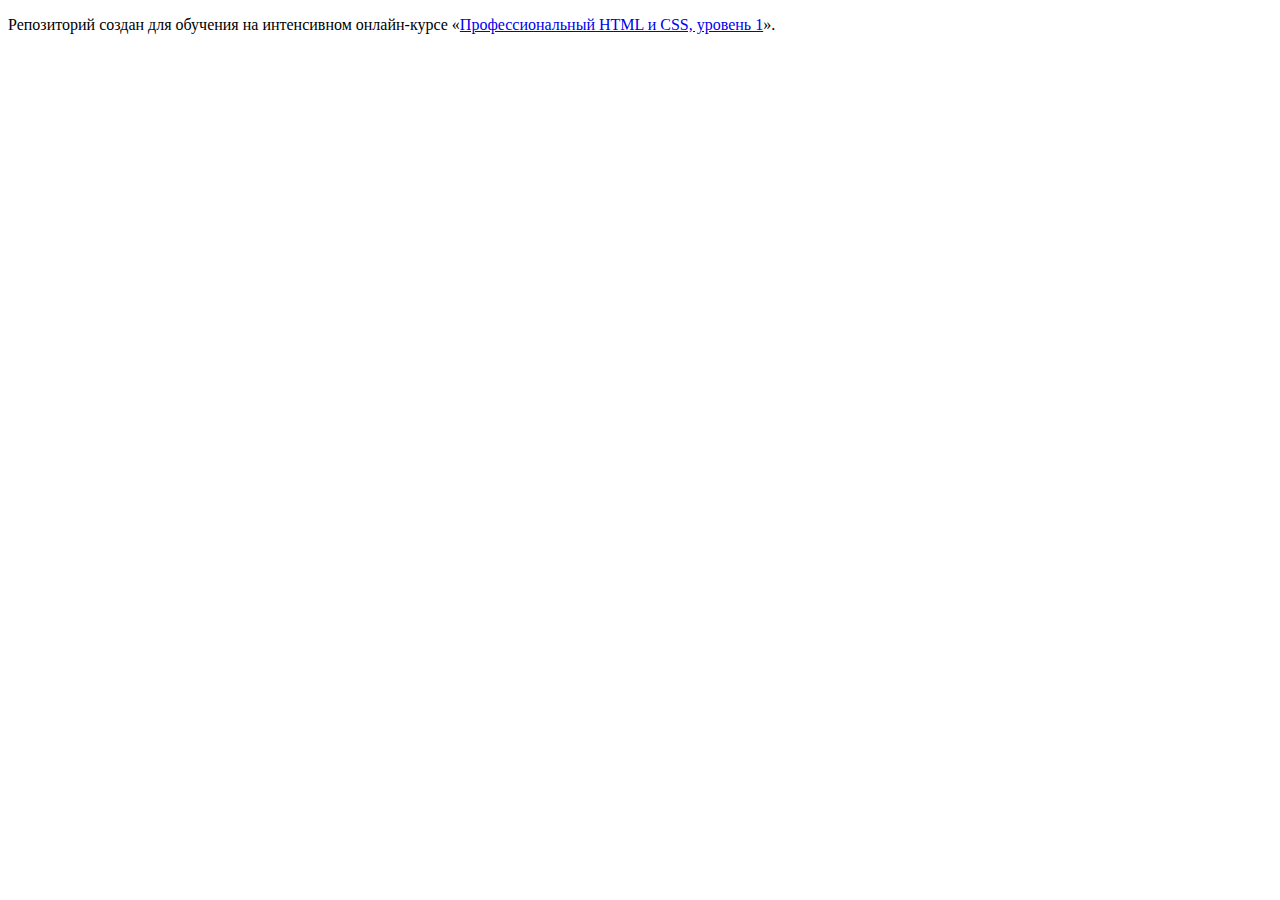
==== index.html @ d24861aa ":hatching_chick:" ====
<!DOCTYPE html>
<html lang="ru">
  <head>
    <meta charset="utf-8">
    <title>HTML Academy: Нёрдс</title>
  </head>
  <body>

    <p>Репозиторий создан для обучения на интенсивном онлайн‑курсе «<a href="https://htmlacademy.ru/intensive/htmlcss">Профессиональный HTML и CSS, уровень 1</a>».</p>

  </body>
</html>
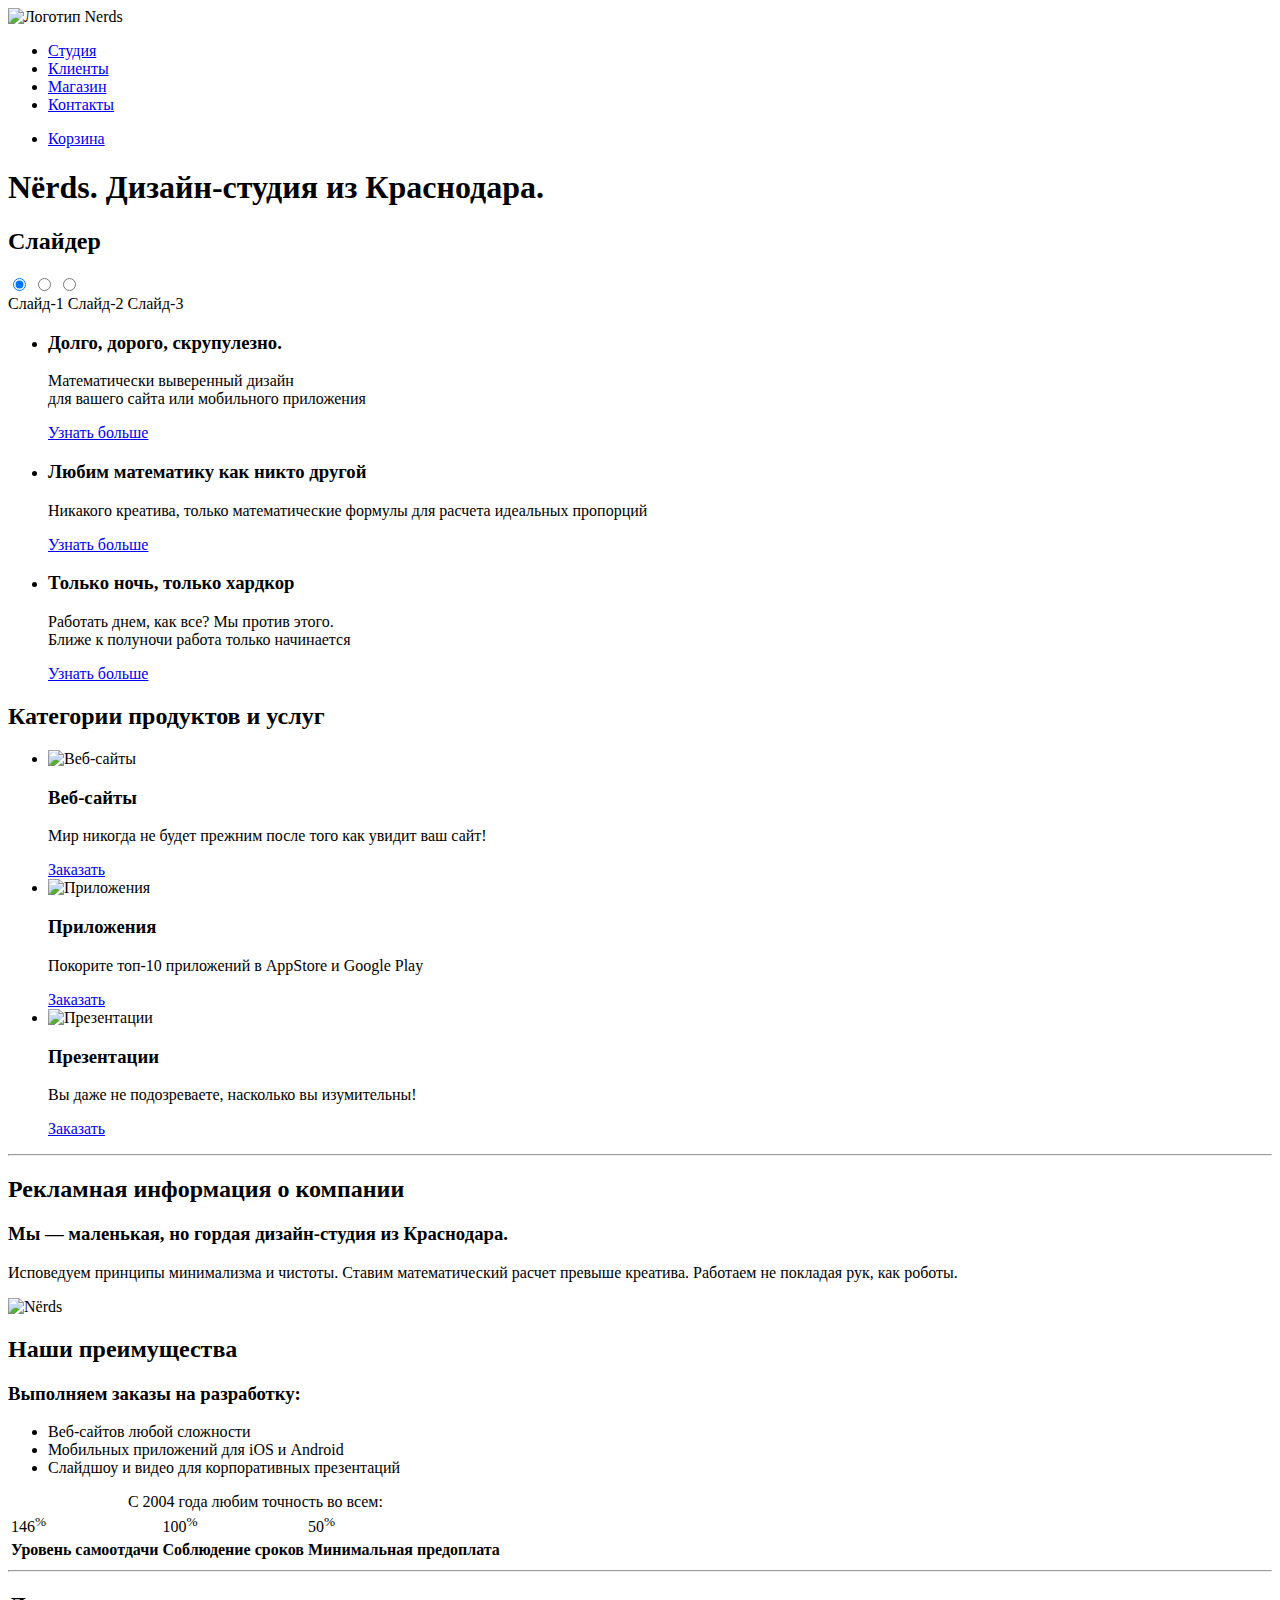
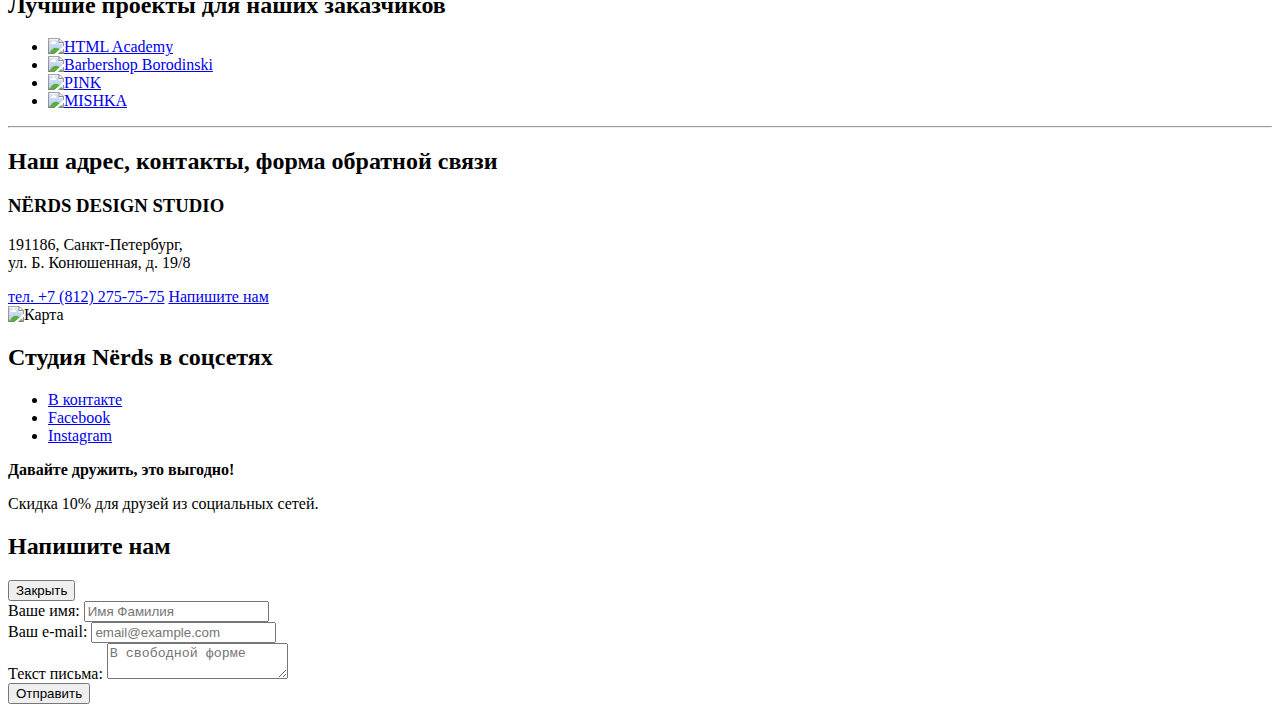
==== commit 07511165: "Начинаем разметку личного проекта" ====
--- a/index.html
+++ b/index.html
@@ -1,12 +1,200 @@
 <!DOCTYPE html>
 <html lang="ru">
-  <head>
-    <meta charset="utf-8">
-    <title>HTML Academy: Нёрдс</title>
-  </head>
-  <body>
-
-    <p>Репозиторий создан для обучения на интенсивном онлайн‑курсе «<a href="https://htmlacademy.ru/intensive/htmlcss">Профессиональный HTML и CSS, уровень 1</a>».</p>
-
-  </body>
-</html>
+	<head>
+		<meta charset="UTF-8">
+		<title>Nёrds. Дизайн-студия из Краснодара</title>
+		<!-- <link href="https://fonts.googleapis.com/css?family=Roboto:400,500,700&amp;subset=cyrillic" rel="stylesheet">
+		<link rel="stylesheet" href="css/normalize.css">
+		<link rel="stylesheet" href="css/style.css"> -->
+	</head>
+
+	<body>
+
+		<header class="header">
+
+			<nav class="navigation layout">
+				<a class="navigation-logo">
+					<img class="navigation-logo-img"  src="img/nerds-logo.svg" width="160" height="65" alt="Логотип Nerds">
+				</a>		 	 		
+				<ul class="common-menu menu">
+					<li class="common-menu-item"><a class="common-menu-link menu-link" href="#">Студия</a></li>
+					<li class="common-menu-item"><a class="common-menu-link menu-link" href="#">Клиенты</a></li>
+					<li class="common-menu-item"><a class="common-menu-link menu-link" href="catalog.html">Магазин</a></li>
+					<li class="common-menu-item"><a class="common-menu-link menu-link" href="#">Контакты</a></li>
+				</ul>
+				<ul class="user-menu menu">
+					<li class="user-menu-item"><a class="user-menu-link menu-link basket-link" href="#">Корзина</a></li>
+				</ul>
+			</nav>
+			<h1 class="header-title visually-hidden">Nёrds. Дизайн-студия из Краснодара.</h1>
+
+			<section class="slider layout">
+				<h2 class="visually-hidden">Слайдер</h2>
+				<input class="slider-radio visually-hidden" type="radio" id="id-slide-1" name="slider-radio" title="Слайд-1" tabindex="-1" checked> 
+				<input class="slider-radio visually-hidden" type="radio" id="id-slide-2" name="slider-radio" title="Слайд-2" tabindex="-1"> 
+				<input class="slider-radio visually-hidden" type="radio" id="id-slide-3" name="slider-radio" title="Слайд-3" tabindex="-1"> 
+				<div class="slider-controls">
+					<label class="slider-button slider-button-1" for="id-slide-1" title="Слайд-1"><span class="visually-hidden">Слайд-1</span></label>
+					<label class="slider-button slider-button-2" for="id-slide-2" title="Слайд-2"><span class="visually-hidden">Слайд-2</span></label>
+					<label class="slider-button slider-button-3" for="id-slide-3" title="Слайд-3"><span class="visually-hidden">Слайд-3</span></label>
+				</div>
+				<ul class="slides">
+					<li class="slide slide-1">			
+							<h3 class="slide-title">Долго, дорого,  скрупулезно.</h3>
+							<p class="slide-text">Математически выверенный дизайн <br>  для вашего сайта или мобильного приложения</p>
+							<a class="slide-button btn btn-red" href="#">Узнать больше</a>			
+					</li>
+					<li class="slide slide-2">			
+							<h3 class="slide-title">Любим математику как никто другой</h3>
+							<p class="slide-text">Никакого креатива, только математические формулы  для расчета идеальных пропорций</p>
+							<a class="slide-button btn btn-red" href="#">Узнать больше</a>			
+					</li>
+					<li class="slide slide-3">			
+							<h3 class="slide-title">Только ночь, только хардкор</h3>
+							<p class="slide-text">Работать днем, как все? Мы против этого. <br> Ближе к полуночи работа только начинается</p>
+							<a class="slide-button btn btn-red" href="#">Узнать больше</a>			
+					</li>
+				</ul>				
+			</section>
+
+		</header>	
+
+		<section class="categories layout">
+			<h2 class="visually-hidden">Категории продуктов и услуг</h2>
+			<ul class="categories-list">
+				<li class="category">
+					<img class="category-image" src="img/category/illustration-1.jpg" width="300" height="146" alt="Веб-сайты">
+					<h3 class="category-title">Веб-сайты</h3>
+					<p class="category-text">Мир никогда не будет прежним после того как увидит ваш сайт!</p>
+					<a class="category-button btn btn-red" href="#" title="Заказать веб-сайт">Заказать</a>
+				</li>
+				<li class="category">
+					<img class="category-image" src="img/category/illustration-2.jpg" width="300" height="146" alt="Приложения">
+					<h3 class="category-title">Приложения</h3>
+					<p class="category-text">Покорите топ-10 приложений в AppStore и Google Play</p>
+					<a class="category-button btn btn-green" href="#" title="Заказать приложение">Заказать</a>
+				</li>
+				<li class="category">
+					<img class="category-image" src="img/category/illustration-3.jpg" width="300" height="146" alt="Презентации">
+					<h3 class="category-title">Презентации</h3>
+					<p class="category-text">Вы даже не подозреваете,  насколько вы изумительны!</p>
+					<a class="category-button btn btn-yellow" href="#" title="Заказать презентацию">Заказать</a>
+				</li>
+			</ul>
+		</section>	
+
+		<hr class="delimiter">
+
+		<section class="promo layout">
+			<h2 class="visually-hidden">Рекламная информация о компании</h2>
+
+			<div class="common-wrapper">
+				<h3 class="promo-title">Мы — маленькая, но гордая дизайн-студия из Краснодара.</h3>
+				<p class="promo-text">Исповедуем принципы минимализма и чистоты. Ставим математический расчет превыше креатива. Работаем не покладая рук, как роботы.</p>
+			</div>
+			<img class="promo-image" src="img/nerds-illustration.jpg" width="360" height="208" alt="Nёrds">
+
+		</section>	
+
+
+		<section class="advantage layout">
+			<h2 class="visually-hidden">Наши преимущества</h2>
+
+			<div class="advantage-orders common-wrapper">
+				<h3 class="orders-title">Выполняем заказы на разработку:</h3>
+				<ul class="orders-categories">
+					<li class="orders-category">Веб-сайтов любой сложности</li>
+					<li class="orders-category">Мобильных приложений для iOS и Android</li>
+					<li class="orders-category">Слайдшоу и видео для корпоративных презентаций</li>
+				</ul>
+			</div>
+
+			<table class="advantage-details">
+				<caption class="advantage-title">С 2004 года любим точность во всем:</caption>
+				<tr>
+					<td>146<sup>%</sup></td>
+					<td>100<sup>%</sup></td>
+					<td>50<sup>%</sup></td>
+				</tr>	
+				<tr>
+					<th>Уровень самоотдачи</th>
+					<th>Соблюдение сроков</th>
+					<th>Минимальная предоплата</th>
+				</tr>
+			</table>
+
+
+		</section>	
+
+		<hr class="delimiter">
+
+		<section class="brands layout">
+			<h2 class="visually-hidden">Лучшие проекты для наших заказчиков</h2>
+			<ul class="brand-items">
+				<li class="brand-item">
+					<a class="brand-link" href="https://htmlacademy.ru/intensive/htmlcss" title="HTML Academy"><img class="brand-img" src="img/brand/logo-1.png" width="260" height="180" alt="HTML Academy"></a>
+				</li>
+				<li class="brand-item">
+					<a class="brand-link" href="#" title="Barbershop"><img class="brand-img" src="img/brand/logo-2.png" width="209" height="90" alt="Barbershop Borodinski"></a>
+				</li>
+				<li class="brand-item">
+					<a class="brand-link" href="#" title="PINK"><img class="brand-img" src="img/brand/logo-3.png" width="185" height="52" alt="PINK"></a>
+				</li>
+				<li class="brand-item">
+					<a class="brand-link" href="#" title="MISHKA"><img class="brand-img" src="img/brand/logo-4.png" width="260" height="180" alt="MISHKA"></a>
+				</li>
+			</ul>
+			
+		</section>
+
+		<hr class="delimiter">
+
+		<section class="map">
+			<h2 class="visually-hidden">Наш адрес, контакты, форма обратной связи</h2>
+			
+			<div class="map-info-wrapper">
+				<div class="map-info">
+					<h3 class="map-title">NЁRDS DESIGN STUDIO</h3>
+					<p class="map-address">191186, Санкт-Петербург, <br>ул. Б. Конюшенная, д. 19/8</p>
+					<a class="map-phone" href="tel:+78122757575">тел. +7 (812) 275-75-75</a>
+					<a class="map-button btn btn-red" href="feedback.html">Напишите нам</a>
+				</div>		
+			</div>
+			<img class="map-image" src="img/map.jpg" width="1440" height="416" alt="Карта"> 
+		</section>
+
+		<footer class="footer layout">
+			<h2 class="visually-hidden">Студия Nёrds в соцсетях</h2>
+			<ul class="footer-social">
+				<li><a class="social-link social-link-vk" href="#" title="В контакте"><span class="visually-hidden">В контакте</span></a></li>					
+				<li><a class="social-link social-link-fb" href="#" title="Facebook"><span class="visually-hidden">Facebook</span></a></li>
+				<li><a class="social-link social-link-in" href="#" title="Instagram"><span class="visually-hidden">Instagram</span></a></li>							
+			</ul>				
+			<div class="common-wrapper">
+				<b class="footer-slogan">Давайте дружить, это выгодно!</b>
+				<p class="footer-text">Скидка 10% для друзей из социальных сетей.</p>
+			</div>	
+		</footer>
+
+		<form class="form-feedback flex-hide" id="id-form-feedback" method="post" action="https://echo.htmlacademy.ru">
+			<h2 class="form-feedback-title">Напишите нам</h2>
+			<button class="feedback-close" type="button" name="close-button" id="id-feedback-close" title="Закрыть форму обратной связи">
+				<span class="visually-hidden">Закрыть</span>
+			</button>
+			<div class="form-field">
+				<label class="form-label" for="id-feedback-name">Ваше имя:</label>
+				<input class="form-input" type="text" id="id-feedback-name" name="feedback-name" placeholder="Имя Фамилия" title="Введите Ваши имя и фамилию" required>
+			</div>
+			<div class="form-field">
+				<label class="form-label" for="id-feedback-email">Ваш e-mail:</label>
+				<input class="form-input" type="email" id="id-feedback-email" name="feedback-email" placeholder="email@example.com" title="Введите адрес электронной почты" required>		
+			</div>
+			<div class="form-field">
+				<label class="form-label" for="id-feedback-text">Текст письма:</label>
+				<textarea class="form-textarea" id="id-feedback-text" name="feedback-text" placeholder="В свободной форме" title="Введите текст Вашего сообщения"></textarea>
+			</div>
+			<button class="form-feedback-button btn btn-red" type="submit" title="Отправить сообщение">Отправить</button>
+		</form>
+		<!-- <script src="js/script.js"></script> -->
+	</body>
+</html>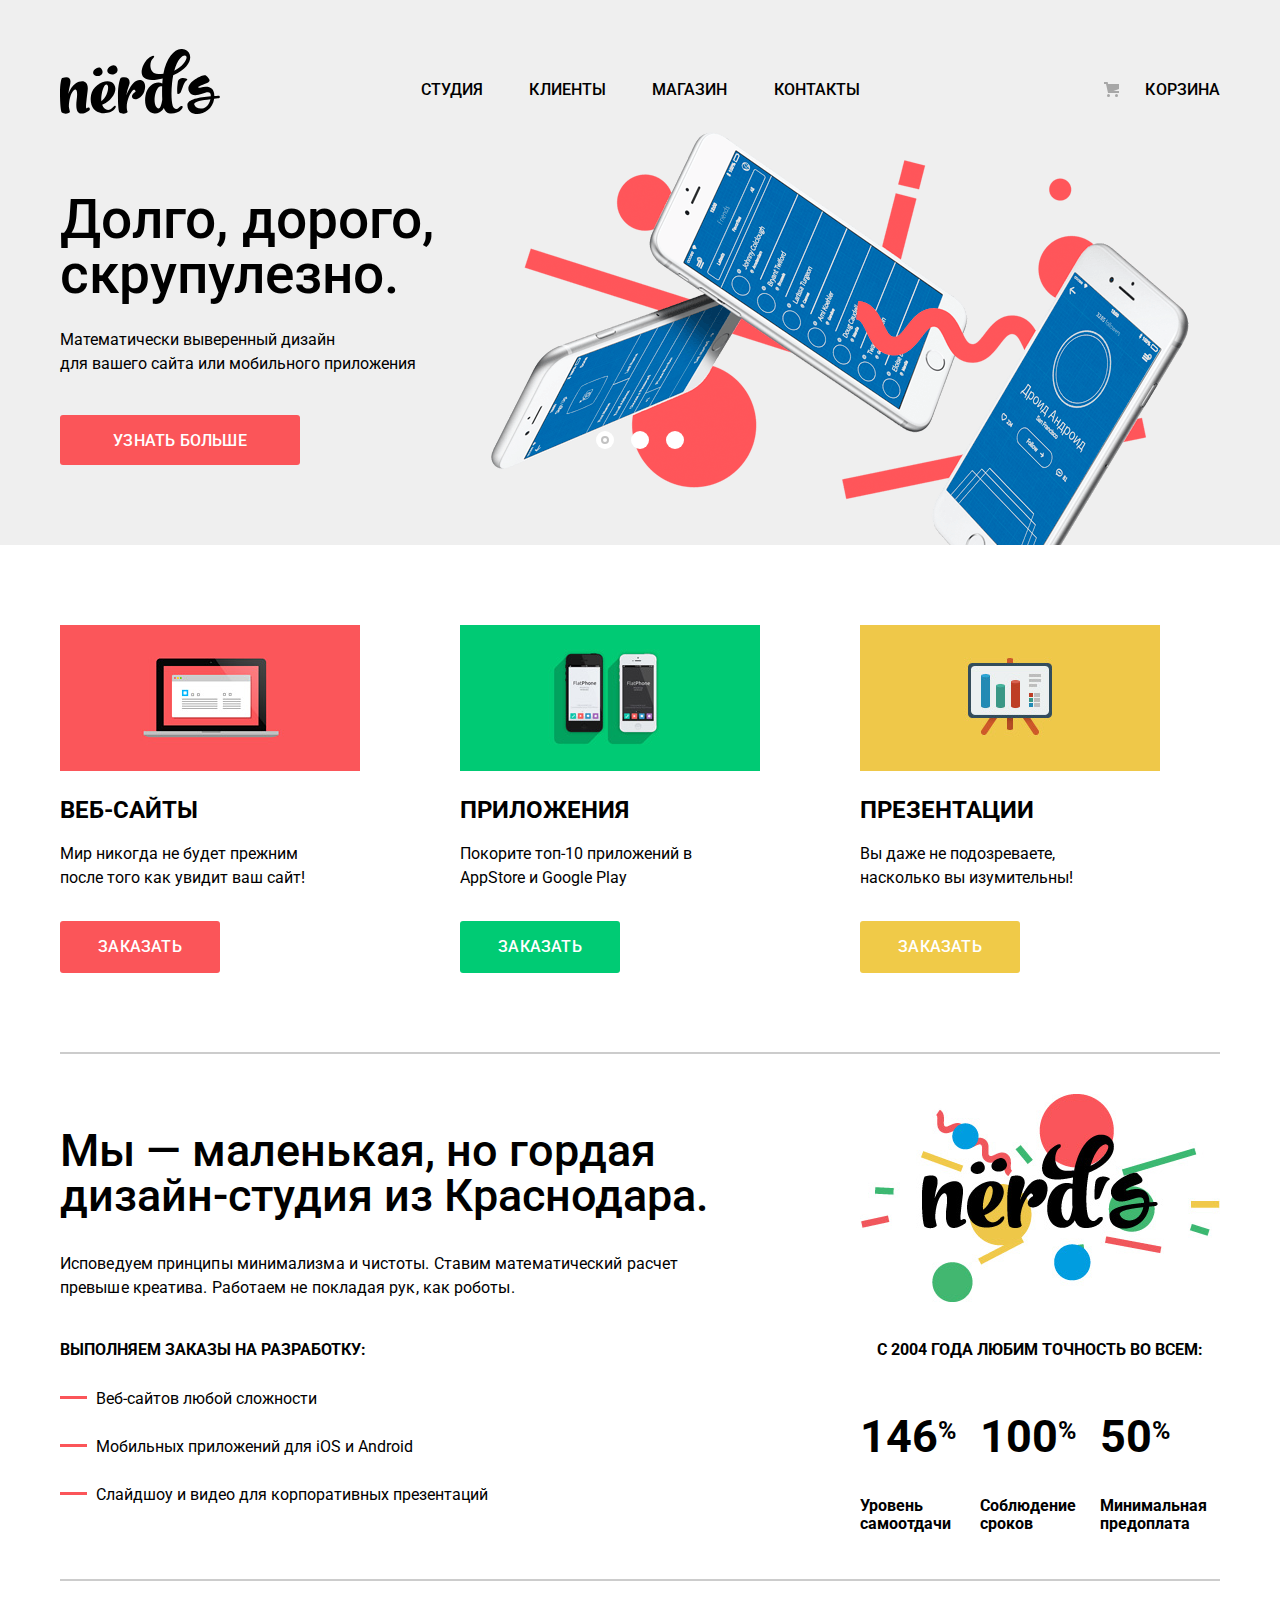
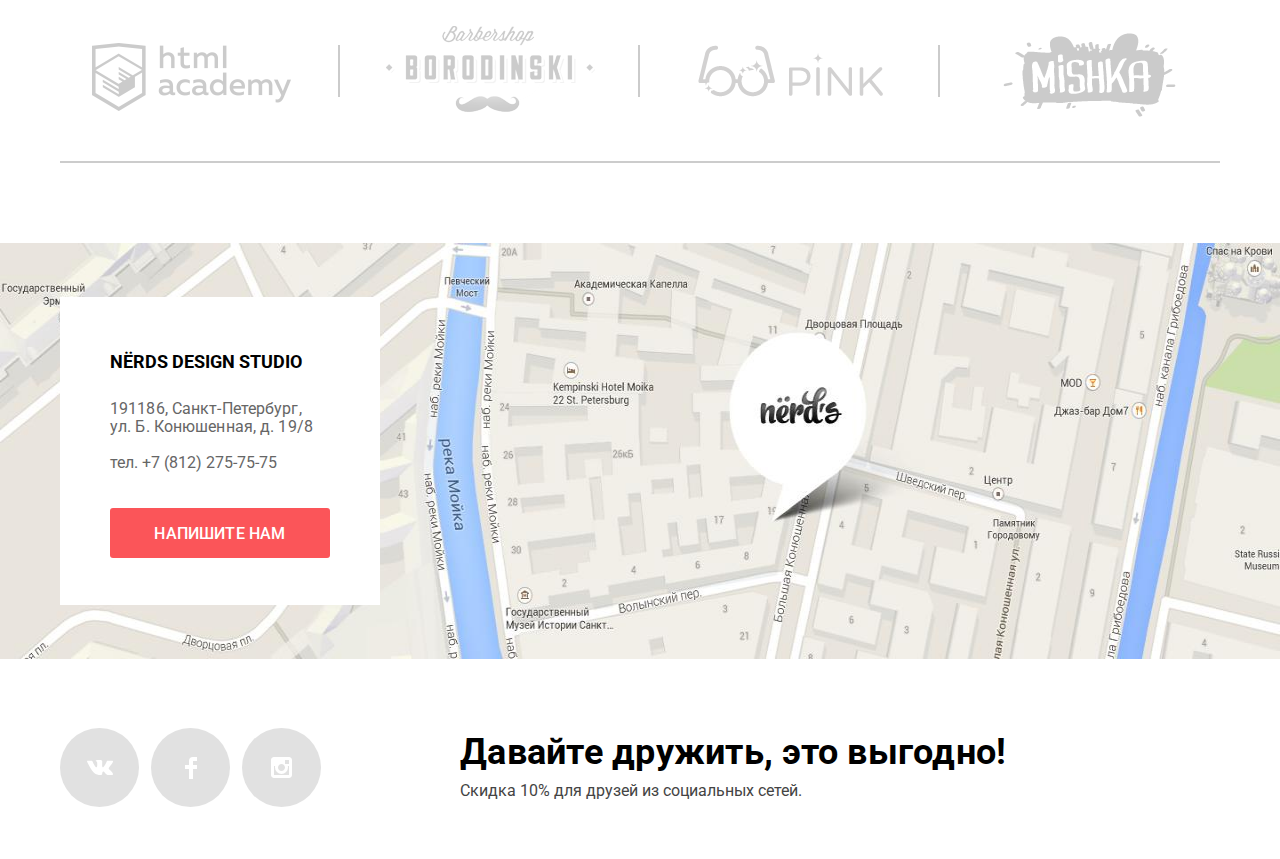
==== commit 80c935c6: "Завершаем разметку личного проекта" ====
--- a/index.html
+++ b/index.html
@@ -3,9 +3,9 @@
 	<head>
 		<meta charset="UTF-8">
 		<title>Nёrds. Дизайн-студия из Краснодара</title>
-		<!-- <link href="https://fonts.googleapis.com/css?family=Roboto:400,500,700&amp;subset=cyrillic" rel="stylesheet">
+		<link href="https://fonts.googleapis.com/css?family=Roboto:400,500,700&amp;subset=cyrillic" rel="stylesheet">
 		<link rel="stylesheet" href="css/normalize.css">
-		<link rel="stylesheet" href="css/style.css"> -->
+		<link rel="stylesheet" href="css/style.css">
 	</head>
 
 	<body>
@@ -30,9 +30,9 @@
 
 			<section class="slider layout">
 				<h2 class="visually-hidden">Слайдер</h2>
-				<input class="slider-radio visually-hidden" type="radio" id="id-slide-1" name="slider-radio" title="Слайд-1" tabindex="-1" checked> 
-				<input class="slider-radio visually-hidden" type="radio" id="id-slide-2" name="slider-radio" title="Слайд-2" tabindex="-1"> 
-				<input class="slider-radio visually-hidden" type="radio" id="id-slide-3" name="slider-radio" title="Слайд-3" tabindex="-1"> 
+				<input class="slider-radio visually-hidden" type="radio" id="id-slide-1" name="slider-radio" title="Слайд-1" checked> 
+				<input class="slider-radio visually-hidden" type="radio" id="id-slide-2" name="slider-radio" title="Слайд-2"> 
+				<input class="slider-radio visually-hidden" type="radio" id="id-slide-3" name="slider-radio" title="Слайд-3"> 
 				<div class="slider-controls">
 					<label class="slider-button slider-button-1" for="id-slide-1" title="Слайд-1"><span class="visually-hidden">Слайд-1</span></label>
 					<label class="slider-button slider-button-2" for="id-slide-2" title="Слайд-2"><span class="visually-hidden">Слайд-2</span></label>
@@ -101,16 +101,16 @@
 			<h2 class="visually-hidden">Наши преимущества</h2>
 
 			<div class="advantage-orders common-wrapper">
-				<h3 class="orders-title">Выполняем заказы на разработку:</h3>
-				<ul class="orders-categories">
-					<li class="orders-category">Веб-сайтов любой сложности</li>
-					<li class="orders-category">Мобильных приложений для iOS и Android</li>
-					<li class="orders-category">Слайдшоу и видео для корпоративных презентаций</li>
+				<h3 class="advantage-orders-title">Выполняем заказы на разработку:</h3>
+				<ul class="advantage-order-types">
+					<li class="advantage-order-type">Веб-сайтов любой сложности</li>
+					<li class="advantage-order-type">Мобильных приложений для iOS и Android</li>
+					<li class="advantage-order-type">Слайдшоу и видео для корпоративных презентаций</li>
 				</ul>
 			</div>
 
 			<table class="advantage-details">
-				<caption class="advantage-title">С 2004 года любим точность во всем:</caption>
+				<caption class="advantage-details-title">С 2004 года любим точность во всем:</caption>
 				<tr>
 					<td>146<sup>%</sup></td>
 					<td>100<sup>%</sup></td>
@@ -132,16 +132,24 @@
 			<h2 class="visually-hidden">Лучшие проекты для наших заказчиков</h2>
 			<ul class="brand-items">
 				<li class="brand-item">
-					<a class="brand-link" href="https://htmlacademy.ru/intensive/htmlcss" title="HTML Academy"><img class="brand-img" src="img/brand/logo-1.png" width="260" height="180" alt="HTML Academy"></a>
-				</li>
-				<li class="brand-item">
-					<a class="brand-link" href="#" title="Barbershop"><img class="brand-img" src="img/brand/logo-2.png" width="209" height="90" alt="Barbershop Borodinski"></a>
-				</li>
-				<li class="brand-item">
-					<a class="brand-link" href="#" title="PINK"><img class="brand-img" src="img/brand/logo-3.png" width="185" height="52" alt="PINK"></a>
-				</li>
-				<li class="brand-item">
-					<a class="brand-link" href="#" title="MISHKA"><img class="brand-img" src="img/brand/logo-4.png" width="260" height="180" alt="MISHKA"></a>
+					<a class="brand-link" href="https://htmlacademy.ru/intensive/htmlcss" title="HTML Academy">
+						<img class="brand-img" src="img/brand/logo-1.png" width="260" height="180" alt="HTML Academy">
+					</a>
+				</li>
+				<li class="brand-item">
+					<a class="brand-link" href="#" title="Barbershop">
+						<img class="brand-img" src="img/brand/logo-2.png" width="209" height="90" alt="Barbershop Borodinski">
+					</a>
+				</li>
+				<li class="brand-item">
+					<a class="brand-link" href="#" title="PINK">
+						<img class="brand-img" src="img/brand/logo-3.png" width="185" height="52" alt="PINK">
+					</a>
+				</li>
+				<li class="brand-item">
+					<a class="brand-link" href="#" title="MISHKA">
+						<img class="brand-img" src="img/brand/logo-4.png" width="260" height="180" alt="MISHKA">
+					</a>
 				</li>
 			</ul>
 			
@@ -160,7 +168,7 @@
 					<a class="map-button btn btn-red" href="feedback.html">Напишите нам</a>
 				</div>		
 			</div>
-			<img class="map-image" src="img/map.jpg" width="1440" height="416" alt="Карта"> 
+			<img class="map-image" src="img/map.jpg" width="1440" height="416" alt="Карта" title="Адрес на карте: 191186, Санкт-Петербург, ул. Б. Конюшенная, д. 19/8"> 
 		</section>
 
 		<footer class="footer layout">
@@ -176,7 +184,7 @@
 			</div>	
 		</footer>
 
-		<form class="form-feedback flex-hide" id="id-form-feedback" method="post" action="https://echo.htmlacademy.ru">
+		<form class="form-feedback flex-hide"  method="post" action="https://echo.htmlacademy.ru">
 			<h2 class="form-feedback-title">Напишите нам</h2>
 			<button class="feedback-close" type="button" name="close-button" id="id-feedback-close" title="Закрыть форму обратной связи">
 				<span class="visually-hidden">Закрыть</span>
@@ -195,6 +203,7 @@
 			</div>
 			<button class="form-feedback-button btn btn-red" type="submit" title="Отправить сообщение">Отправить</button>
 		</form>
+
 		<!-- <script src="js/script.js"></script> -->
 	</body>
 </html>--- a/css/style.css
+++ b/css/style.css
@@ -0,0 +1,1515 @@
+.visually-hidden:not(:focus):not(:active),
+input[type="checkbox"].visually-hidden,
+input[type="radio"].visually-hidden {
+  position: absolute;
+  overflow: hidden;
+  clip: rect(0 0 0 0);
+  clip-path: inset(100%);
+  width: 1px;
+  height: 1px;
+  margin: -1px;
+  padding: 0;
+  white-space: nowrap;
+  border: 0;
+}
+
+img {
+  max-width: 100%;
+  height: auto;
+}
+
+html {
+  -webkit-box-sizing: border-box;
+     -moz-box-sizing: border-box;
+          box-sizing: border-box;
+  margin: 0;
+  padding: 0;
+}
+
+body {
+  min-width: 1200px;
+  font-family: "Roboto", "Tahoma", sans-serif;
+  font-size: 16px;
+  font-weight: 400;
+  line-height: 24px;
+  color: rgb(0, 0, 0);
+  background-color: rgb(255, 255, 255);
+}
+
+*,
+*::before,
+*::after {
+  -webkit-box-sizing: inherit;
+     -moz-box-sizing: inherit;
+          box-sizing: inherit;
+}
+
+.layout {
+  width: 1200px;
+  margin: 0 auto;
+  padding: 0 20px;
+}
+
+.common-wrapper {
+  display: flex;
+  flex-direction: column;
+}
+
+.common-wrapper-horizontal {
+  display: flex;
+  flex-direction: row;
+}
+
+.btn {
+  position: relative;
+  display: inline-block;
+  padding: 17px 16px 15px;
+  font-family: inherit;
+  font-size: 16px;
+  font-weight: 500;
+  line-height: 18px;
+  cursor: pointer;
+  text-align: center;
+  vertical-align: middle;
+  text-decoration: none;
+  letter-spacing: 0.012em;
+  text-transform: uppercase;
+  word-wrap: break-word;
+  border: none;
+  border-radius: 3px;
+}
+
+.btn:active {
+  color: rgba(255, 255, 255, 0.3);
+  box-shadow: 0 3px rgba(0, 0, 0, 0.1) inset;
+}
+
+.btn:focus {
+  /*на кнопках стандартный outline почти не виден, добавлена имитация*/
+  box-shadow: 0 0 3px 1px rgb(141, 165, 230);  
+}
+
+.btn-red {
+  color: rgb(255, 255, 255);
+  background-color: rgb(251, 85, 89);
+}
+
+.btn-red:hover,
+.btn-red:focus {
+  background-color: rgb(231, 66, 70);
+}
+
+.btn-red:active {
+  background-color: rgb(215, 55, 59);
+}
+
+.btn-green {
+  color: rgb(255, 255, 255);
+  background-color: rgb(0, 203, 116);
+}
+
+.btn-green:hover,
+.btn-green:focus {
+  background-color: rgb(0, 190, 108);
+}
+
+.btn-green:active {
+  background-color: rgb(0, 170, 98);
+}
+
+.btn-yellow {
+  color: rgb(255, 255, 255);
+  background-color: rgb(240, 202, 72);
+}
+
+.btn-yellow:hover,
+.btn-yellow:focus {
+  background-color: rgb(235, 183, 49);
+}
+
+.btn-yellow:active {
+  background-color: rgb(229, 167, 34);
+}
+
+.btn-grey {
+  color: rgb(0, 0, 0);
+  background-color: rgb(239, 239, 239);
+}
+
+.btn-grey:hover,
+.btn-grey:focus {
+  background-color: rgb(224, 224, 224);
+}
+
+.btn-grey:active {
+  color: rgba(0, 0, 0, 0.3);
+  background-color: rgb(214, 214, 214);
+}
+
+.catalog {
+  display: flex;
+}
+
+.products {
+  display: flex;
+  flex-direction: row;
+  flex-wrap: wrap;
+  width: 760px;
+  margin: 0;
+  padding: 0;
+  list-style: none;
+}
+
+.product {
+  position: relative;
+  z-index: 2;
+  display: flex;
+  flex-direction: column;
+  justify-content: flex-end;
+  width: 360px;
+  min-height: 576px;
+  margin: 40px 40px 33px 0;
+  padding: 0;
+  border-top-left-radius: 10px;
+  border-top-right-radius: 10px;
+}
+
+.product::before {
+  content: "";
+  position: absolute;
+  z-index: 1;
+  z-index: 2;
+  top: -40px;
+  left: 0;
+  width: 360px;
+  height: 40px;
+  background-color: rgb(255, 255, 255);
+  background-image: url("../img/catalog/browser.svg");
+  background-repeat: no-repeat;
+  background-position: center center;
+  background-size: cover;
+  opacity: 0.12;
+}
+
+.product:nth-child(2n) {
+  margin-right: 0;
+}
+
+.product-image {
+  position: absolute;
+  top: 0;
+  left: 0;
+  height: 100%;
+  color: rgb(255, 255, 255);
+  background-color: rgba(20, 30, 42, 0.9);
+}
+
+.product-info {
+  z-index: 2;
+  display: flex;
+  visibility: hidden;
+  flex-direction: column;
+  justify-content: flex-start;
+  align-items: center;
+  width: 360px;
+  min-height: 231px;
+  padding: 26px 50px 43px 50px;
+  text-align: center;
+  color: rgb(0, 0, 0);
+  background-color: rgb(239, 239, 239);
+}
+
+.product-name {
+  display: block;
+  margin: 0 0 12px;
+  font-size: 18px;
+  font-weight: 700;
+  line-height: 30px;
+  vertical-align: baseline;
+  text-decoration: none;
+  text-transform: uppercase;
+  color: rgb(0, 0, 0);
+}
+
+.product-description {
+  overflow-y: auto; /*для предотвращения переполнения по методике, рекомендованной в примерах переполнения*. Хотя у меня все растягивается, правда с искажением рисунка*/
+  max-height: 300px;
+  margin: 0 0 26px;
+  padding: 4px; /*чтобы в FireFox не появлялась полоса прокрутки в некоторых двухстрочных абзацах*/
+  font-size: 16px;
+  line-height: 18px;
+  color: rgb(102, 102, 102);
+}
+
+.product-button {
+  min-width: 200px;
+}
+
+.product:hover,
+.product:focus {
+  box-shadow: 0 6px 15px 0 rgba(0, 1, 1, 0.25);
+}
+
+.product:hover::before {
+  opacity: 1;
+}
+
+.product:hover .product-info {
+  visibility: visible;
+}
+
+
+.product-name:hover,
+.product-name:focus {
+  color: rgb(231, 66, 70);
+}
+
+.product-button:active {
+  color: white;
+}
+
+.header {
+  min-height: 545px;
+  margin: 0;
+  padding: 20px 0 0;
+  background-color: rgb(239, 239, 239);
+}
+
+.inner-header {
+  margin: 0;
+  padding: 20px 0 30px;
+  background-color: rgb(239, 239, 239);
+}
+
+.header-title {
+  margin: 78px 0;
+  padding: 0;
+  font-size: 55px;
+  font-weight: 500;
+  line-height: 55px;
+  text-align: center;
+}
+
+.navigation {
+  display: flex;
+  justify-content: flex-start;
+  align-items: flex-end;
+  min-height: 94px;
+  margin-bottom: 1px;
+}
+
+.navigation-logo-img {
+  vertical-align: bottom;
+}
+
+.navigation-logo {
+  align-self: flex-end;
+}
+
+.navigation-logo:hover,
+.navigation-logo:focus {
+  opacity: 0.8;
+}
+
+.navigation-logo:active {
+  opacity: 0.3;
+}
+
+.menu {
+  display: flex;
+  align-items: flex-start;
+  flex-wrap: wrap;
+  margin: 0;
+  margin-bottom: 9px;
+  padding: 0;
+  list-style: none;
+}
+
+.common-menu {
+  justify-content: flex-start;
+  width: 500px;
+  margin-left: 201px;
+}
+
+.menu-link {
+  position: relative;
+  font-size: 16px;
+  font-weight: 500;
+  line-height: 30px;
+  text-align: right;
+  vertical-align: top;
+  text-decoration: none;
+  letter-spacing: 0.0047em;
+  text-transform: uppercase;
+  color: rgb(0, 0, 0);
+}
+
+.common-menu-link {
+  margin-right: 46px;
+}
+
+.common-menu-item:last-child .menu-link {
+  margin-right: 0;
+}
+
+.user-menu {
+  margin-left: auto;
+}
+
+.basket-link {
+  padding-left: 43px;
+  background-image: url("../img/icon-basket.svg");
+  background-repeat: no-repeat;
+  background-position: 2px center;
+  background-size: 15px 15px;
+}
+
+.menu-link:hover,
+.menu-link:focus {
+  color: rgb(251, 86, 90);
+}
+
+.menu-link:active {
+  color: rgb(0, 0, 0);
+  opacity: 0.3;
+}
+
+.menu-link.current::before {
+  content: "";
+  position: absolute;
+  top: 28px;
+  left: 0;
+  width: 100%;
+  height: 2px;
+  background-color: rgb(251, 85, 89);
+}
+
+.catalog-basis {
+  width: 760px;
+}
+
+.form-filter {
+  display: flex;
+  flex-direction: column;
+  align-items: flex-start;
+  width: 360px;
+  margin: 40px 40px 0 0;
+  padding: 15px 0;
+}
+
+.fieldset-legend {
+  margin: 0;
+  margin-bottom: 12px;
+  font-size: 18px;
+  font-weight: 700;
+  line-height: 30px;
+  text-align: left;
+  text-transform: uppercase;
+}
+
+.fieldset-price,
+.fieldset-grid,
+.fieldset-features {
+  display: flex;
+  flex-direction: column;
+  align-items: stretch;
+  min-width: 260px;
+  margin: 0;
+  padding: 0;
+  border: none;
+  color: rgb(40, 49, 54);
+  background-color: rgb(255, 255, 255);
+}
+
+.fieldset-features {
+  margin-top: 28px;
+}
+
+.fieldset-grid {
+  margin-top: 55px;
+}
+
+.fieldset-price-legend {
+  margin-bottom: 29px;
+  letter-spacing: 0.04em; /*PP*/
+}
+
+.filter-options {
+  margin: 0;
+  padding: 0;
+  list-style: none;
+}
+
+.filter-button {
+  min-width: 260px;
+  margin-top: 34px;
+}
+
+.range-labels {
+  display: flex;
+  justify-content: space-between;
+  align-items: center;
+  margin-top: 13px;
+}
+
+.range-label {
+  text-transform: uppercase;
+}
+
+.range-input {
+  width: 80px;
+  min-height: 38px;
+  margin-left: 8px;
+  font-size: 16px;
+  line-height: 22px;
+  text-align: center;
+  border: none;
+  border-radius: 3px;
+  background-color: rgb(239, 239, 239);
+}
+
+.range-controls {
+  position: relative;
+  min-width: 260px;
+  min-height: 80px;
+  margin-top: 20px;
+  padding: 38px 20px;
+  border-radius: 3px;
+  background-color: rgb(239, 239, 239);
+}
+
+.range-scale {
+  height: 2px;
+  background: rgb(222, 222, 222);
+}
+
+.range-bar {
+  width: 142px;
+  height: 2px;
+  margin-left: 10px;
+  background-color: rgb(0, 203, 116);
+}
+
+.range-toggle {
+  position: absolute;
+  top: 28px;
+  left: 0;
+  box-sizing: content-box;
+  width: 4px;
+  height: 4px;
+  padding: 0;
+  cursor: pointer;
+  border: 8px solid white;
+  border-radius: 50%;
+  background-color: #ababab;
+  box-shadow: 0 2px 1px 0 #cfcfcf;
+}
+
+.range-toggle:hover {
+  border: 9px solid white;
+}
+
+.range-toggle-min {
+  left: 18px;
+}
+
+.range-toggle-max {
+  left: 160px;
+}
+
+.sorting {
+  display: flex;
+  justify-content: flex-start;
+  align-items: flex-start;
+  margin: 40px 0 5px 0;
+  padding: 17px 0;
+}
+
+.sorting-title {
+  width: 360px;
+  margin: 0 40px 36px 0;
+  padding: 0;
+  font-size: 18px;
+  font-weight: 700;
+  line-height: 18px;
+  text-align: left;
+  text-transform: uppercase;
+}
+
+.sorting-fields,
+.sorting-directions {
+  display: flex;
+  align-items: flex-start;
+  flex-wrap: wrap;
+  margin: 0;
+  padding: 0;
+  list-style: none;
+}
+
+.sorting-fields {
+  width: 300px;
+  margin-right: 20px;
+}
+
+.sorting-directions {
+  justify-content: space-between;
+  width: 40px;
+}
+
+.sorting-field {
+  margin-right: 25px;
+}
+
+.sorting-link {
+  position: relative;
+  display: inline-block;
+  min-width: 18px;
+  min-height: 18px;
+  font-size: 14px;
+  font-weight: 400;
+  line-height: 18px;
+  vertical-align: baseline;
+  text-decoration: none;
+  text-transform: uppercase;
+  color: rgb(0, 0, 0);
+  opacity: 0.3;
+}
+
+
+.sorting-link-asc::before,
+.sorting-link-desc::before {
+  content: "";
+  position: absolute;
+  z-index: 1;
+  top: 6px;
+  box-sizing: content-box;
+  width: 0;
+  height: 0;
+  border-right: 6px solid transparent;
+  border-left: 6px solid transparent;
+}
+
+.sorting-link-desc::before {
+  right: 0;
+  border-bottom: 11px solid rgb(0, 0, 0);
+}
+
+.sorting-link-asc::before {
+  left: 0;
+  border-top: 11px solid rgb(0, 0, 0);
+}
+
+.sorting-link.current,
+.sorting-link:active {
+  opacity: 1;
+}
+
+.sorting-link:hover, 
+.sorting-link:focus {
+  opacity: 0.6;
+}
+
+.filter-option {
+  min-height: 25px;
+  margin: 0 0 15px 0;
+}
+
+.filter-option label {
+  position: relative;
+  z-index: 1;
+  display: block;
+  padding: 4px 0 0 36px;
+  font-size: 16px;
+  font-weight: 400;
+  line-height: 20px;
+  cursor: pointer;
+  opacity: 0.4;
+}
+
+.filter-checkbox + label::before,
+.filter-radio + label::before {
+  content: "";
+  position: absolute;
+  top: 0;
+  left: 1px;
+  background-color: inherit;
+  background-repeat: no-repeat;
+  background-position: center center;
+  background-size: contain;
+}
+
+.filter-checkbox + label::before {
+  top: 2px;
+}
+
+.filter-checkbox:checked + label::before {
+  width: 27px;
+  height: 23px;
+  background-image: url("../img/checkbox-on.svg");
+}
+
+.filter-checkbox:not(:checked) + label::before {
+  width: 23px;
+  height: 23px;
+  background-image: url("../img/checkbox-off.svg");
+}
+
+.filter-radio + label::before {
+  width: 25px;
+  height: 25px;
+}
+
+.filter-radio:not(:checked) + label::before {
+  background-image: url("../img/radio-off.svg");
+}
+
+.filter-radio:checked + label::before {
+  background-image: url("../img/radio-on.svg");
+}
+
+
+.filter-checkbox:disabled + label,
+.filter-radio:checked:disabled + label {
+  opacity: 0.1;
+}
+
+.filter-checkbox:not(:disabled):hover + label,
+.filter-checkbox:not(:disabled):focus + label,
+.filter-radio:not(:disabled):hover + label,
+.filter-radio:not(:disabled):focus + label {
+  opacity: 1;
+}
+
+.pagination {
+  display: flex;
+  margin: 0;
+  margin-top: 27px;
+  padding: 0;
+  list-style: none;
+}
+
+.pagination li {
+  margin-right: 11px;
+}
+
+.pagination-link {
+  min-width: 50px;
+  min-height: 50px; 
+}
+
+.pagination-link.next {
+  min-width: 260px;
+}
+
+.pagination-link.current {
+  padding: 14px 14px 13px;
+  border: 3px solid rgba(0, 0, 0, 0.1);
+  color: rgb(0, 0, 0);
+  background-color: rgb(255, 255, 255);
+  box-shadow: none;
+  cursor: default;
+}
+
+.categories {
+  margin-top: 80px;
+  margin-bottom: 65px;
+}
+
+.categories-list {
+  display: flex;
+  flex-wrap: wrap;
+  margin: 0;
+  padding: 0;
+  list-style: none;
+}
+
+.category {
+  width: 360px;
+  margin-right: 40px;
+  padding-right: 60px;
+}
+
+
+.category:nth-child(3n) {
+  margin-right: 0;
+}
+
+.category-image {
+  display: block;
+  min-height: 146px;
+}
+
+.category:nth-child(2n-1) .category-image {
+  background-color: rgb(251, 85, 89);
+}
+
+.category:nth-child(2n)  .category-image {
+  background-color: rgb(0, 203, 116);
+}
+
+.category:nth-child(3n)  .category-image {
+  background-color: rgb(240, 202, 72);
+}
+
+.category-title {
+  margin: 24px 0 0;
+  padding: 0;
+  font-size: 24px;
+  font-weight: 700;
+  line-height: 30px;
+  text-transform: uppercase;
+}
+
+.category-text {
+  margin: 17px 0;
+  padding-right: 25px;
+  font-size: 16px;
+  line-height: 24px;
+}
+
+.category-button {
+  min-width: 160px;
+  margin: 14px 0;
+  padding: 17px 38px;
+}
+
+.promo {
+  display: flex;
+  margin-top: 20px;
+  margin-bottom: 0;
+  padding-top: 20px;
+  padding-bottom: 10px;
+}
+
+.promo .common-wrapper {
+  width: 760px;
+  min-height: 208px;
+  margin-right: 40px;
+}
+
+.promo-title {
+  margin: 34px 0;
+  padding: 0;
+  font-size: 45px;
+  font-weight: 500; /*PP*/
+  line-height: 45px;
+}
+
+.promo-text {
+  max-width: 620px; /* PP,  br*/
+  margin: 0;
+  padding: 0;
+  font-size: 16px;
+  line-height: 24px;
+  letter-spacing: 0.0053em;
+}
+
+.promo-image {
+  display: block;
+  max-height: 208px;
+}
+
+.advantage {
+  display: flex;
+  margin-top: 0;
+  margin-bottom: 7px;
+  padding-top: 26px;
+  padding-bottom: 26px;
+}
+
+.advantage-orders {
+  width: 760px;
+  min-height: 208px;
+  margin-right: 40px;
+}
+
+.advantage-details-title,
+.advantage-orders-title {
+  margin: 0;
+  padding: 0;
+  font-size: 16px;
+  font-weight: 700;
+  line-height: 24px;
+  text-transform: uppercase;
+}
+
+.advantage-details-title {
+  margin-bottom: 27px;
+  text-align: center;
+}
+
+.advantage-details {
+  border-collapse: collapse;
+}
+
+.advantage-details td {
+  width: 120px;
+  padding: 14px 2px 14px 0;
+  font-size: 45px;
+  font-weight: 700;
+  line-height: 45px;
+  text-align: left;
+}
+
+.advantage-details th {
+  width: 120px;
+  padding: 6px 2px 6px 0;
+  font-size: 16px;
+  line-height: 18px;
+  text-align: left;
+  word-wrap: break-word;
+}
+
+.advantage-details sup {
+  font-size: 56%;
+}
+
+
+.advantage-orders-title {
+  text-align: left;
+}
+
+.advantage-order-types {
+  margin: 13px 0 0;
+  padding: 0;
+  list-style: none;
+}
+
+.advantage-order-type {
+  position: relative;
+  padding: 12px 0 12px 36px;
+}
+
+.advantage-order-type::before {
+  content: "";
+  position: absolute;
+  z-index: 1;
+  top: 21px;
+  left: 0;
+  width: 27px;
+  height: 3px;
+  background-color: rgb(251, 85, 89);
+}
+
+.delimiter {
+  width: 1160px;
+  height: 2px;
+  margin: 0 auto;
+  border: 0 none;
+  color: rgba(0, 0, 0, 0.2);
+  background-color: rgba(0, 0, 0, 0.2);
+}
+
+.brand-items {
+  display: flex;
+  justify-content: flex-start;
+  align-items: center;
+  flex-wrap: wrap;
+  margin: 0;
+  padding: 0;
+  list-style: none;
+}
+
+.brand-item {
+  margin-right: 40px;
+}
+
+.brand-item:nth-child(4n) {
+  margin-right: 0;
+}
+
+.brand-link {
+  position: relative;
+  display: flex;
+  justify-content: center;
+  align-items: center;
+  width: 260px;
+  min-height: 180px;
+  opacity: 0.2;
+}
+
+.brand-link::after {
+  content: "";
+  position: absolute;
+  z-index: 1;
+  top: 0;
+  right: -20px;
+  bottom: 0;
+  width: 2px;
+  height: 52px;
+  margin: auto 0;
+  background-color: rgb(0, 0, 0);
+}
+
+.brand-item:nth-child(4n) > .brand-link::after {
+  display: none;
+}
+
+.brand-link:hover,
+.brand-link:focus {
+  opacity: 1;
+}
+
+.brand-link:focus {
+  outline: none; 
+  box-shadow: 0 0 1px 2px rgb(141, 165, 230);
+}  
+
+.brand-link:hover::after,
+.brand-link:focus::after {
+  opacity: 0.2;
+}
+
+.brand-link:active {
+  opacity: 0.1;
+}
+
+.brand-img {
+  display: block;
+}
+
+.map {
+  position: relative;
+  display: flex;
+  overflow: hidden;
+  flex-direction: column;
+  justify-content: center;
+  min-height: 416px;
+  margin: 80px 0 0;
+  padding: 0;
+  text-align: center;
+}
+
+.map-inner-page {
+  margin-top: 59px;
+}
+
+.map-image {
+  position: absolute;
+  z-index: 1;
+  top: 0;
+  left: 0;
+  right: 0;
+  bottom: 0;
+  width: 100%;
+  /*если изображение статичной карты не должно растягиваться до размеров вьюпорта*/
+  /*max-width: 1440px;
+  margin: 0 auto;*/
+  height: 100%;
+  background-color: rgb(213, 213, 213);
+}
+
+.map-info-wrapper {
+  position: relative;
+  z-index: 2;
+  display: flex;
+  width: 1200px;
+  margin: 54px auto;
+  padding: 0 20px;
+}
+
+.map-info {
+  z-index: 3;
+  display: flex;
+  flex-direction: column;
+  align-items: flex-start;
+  width: 320px;
+  min-height: 308px;
+  padding: 50px 50px 47px;
+  color: rgb(0, 0, 0);
+  background-color: rgb(255, 255, 255);
+}
+
+.map-title {
+  margin: 0;
+  margin-bottom: 5px;
+  padding: 0;
+  font-size: 18px;
+  line-height: 30px;
+  text-transform: uppercase;
+}
+
+.map-address {
+  margin: 18px 0;
+  padding: 0;
+  font-size: 16px;
+  line-height: 18px;
+  text-align: left;
+  letter-spacing: 0.007em;
+  color: rgb(102, 102, 102);
+}
+
+.map-phone {
+  font-size: 16px;
+  line-height: 18px;
+  text-decoration: none;
+  color: rgb(102, 102, 102);
+}
+
+.map-button {
+  min-width: 220px;
+  margin: 36px auto 0;
+}
+
+.footer {
+  display: flex;
+  margin-top: 29px;
+  padding-top: 40px;
+  padding-bottom: 40px;
+}
+
+.footer-social {
+  display: flex;
+  align-content: flex-start;
+  flex-wrap: wrap;
+  width: 360px;
+  margin: 0;
+  margin-right: 40px;
+  padding: 0;
+  list-style: none;
+}
+
+.social-link {
+  position: relative;
+  display: inline-block;
+  width: 79px;
+  height: 79px;
+  margin: 0 12px 12px 0;
+  cursor: pointer;
+  vertical-align: middle;
+  text-decoration: none;
+  border-radius: 50%;
+  background-color: rgb(225, 225, 225);
+  background-repeat: no-repeat;
+  background-position: center center;
+  background-size: auto;
+}
+
+.social-item:last-child .social-link {
+  margin-right: 0;
+}
+
+.social-link-vk {
+  background-image: url("../img/social/icon-vk.svg");
+}
+
+.social-link-fb {
+  background-image: url("../img/social/icon-fb.svg");
+}
+
+.social-link-in {
+  background-image: url("../img/social/icon-instagram.svg");
+}
+
+.social-link:hover,
+.social-link:focus,
+.social-link:active {
+  background-color: rgb(231, 66, 70);
+}
+
+/*имитация фотошоповского "color overlay" для закрашивания белых svg*/
+.social-link:active::before {
+  content: "";
+  position: absolute;
+  z-index: 1;
+  top: 0;
+  left: 0;
+  width: 80px;
+  height: 80px;
+  border-radius: 50%;
+  background-color: rgba(231, 66, 70, 0.7);
+}
+
+.footer-slogan {
+  margin-top: 6px;
+  font-size: 36px;
+  font-weight: 700;
+  line-height: 36px;
+  text-align: left;
+  letter-spacing: 0.007em;
+}
+
+.footer-text {
+  margin: 10px 0 0;
+  font-size: 16px;
+  line-height: 22px;
+  color: rgb(68, 68, 68);
+}
+
+
+.form-feedback {
+  position: fixed;
+  z-index: 10;
+  top: 50%;
+  left: 50%;
+  display: flex;
+  align-items: flex-start;
+  flex-wrap: wrap;
+  width: 960px;
+  min-height: 590px;
+  margin-top: -295px;
+  margin-left: -495px;
+  padding: 70px 100px;
+  background-color: rgb(255, 255, 255);
+  box-shadow: 0 20px 40px 0 rgba(0, 1, 1, 0.75);
+}
+
+.flex-hide {
+  display: none;
+}
+
+.flex-show {
+  display: flex;
+}
+
+.form-feedback-title {
+  width: 100%;
+  margin: 0;
+  margin-bottom: 8px;
+  padding-right: 30px;
+  font-size: 45px;
+  font-weight: 500;
+  line-height: 45px;
+}
+
+.feedback-close {
+  position: absolute;
+  top: 78px;
+  right: 90px;
+  width: 21px;
+  height: 21px;
+  cursor: pointer;
+  border: none;
+  background-color: transparent;
+  opacity: 0.3;
+}
+
+.feedback-close::before,
+.feedback-close::after {
+  content: "";
+  position: absolute;
+  top: 8px;
+  left: -4px;
+  width: 27px;
+  height: 4px;
+  background-color: rgb(231, 66, 70);
+}
+
+.feedback-close::before {
+  transform: rotate(45deg);
+}
+
+.feedback-close::after {
+  transform: rotate(-45deg);
+}
+
+.feedback-close:hover {
+  opacity: 1;
+}
+
+.feedback-close:active {
+  opacity: 0.1;
+}
+
+.form-field {
+  display: flex;
+  flex-direction: column;
+  margin: 0;
+}
+
+.form-field:nth-of-type(2n) {
+  margin-left: 40px;
+}
+
+.form-label {
+  padding: 10px 0;
+  font-size: 16px;
+  font-weight: 700;
+  line-height: 18px;
+}
+
+.form-input {
+  width: 360px;
+  min-height: 50px;
+}
+
+.form-textarea {
+  overflow-y: auto;
+  width: 760px;
+  min-height: 118px;
+  resize: none;
+}
+
+.form-input,
+.form-textarea {
+  padding: 12px 14px;
+  font-size: 16px;
+  line-height: 18px;
+  border: 2px solid rgba(215, 220, 222, 1);
+  color: rgba(68, 68, 68, 0.5);
+}
+
+.form-input:hover,
+.form-textarea:hover {
+  border: 2px solid rgba(180, 185, 187, 1);
+  color: rgba(68, 68, 68, 0.5);
+}
+
+.form-input:focus,
+.form-textarea:focus {
+  border: 2px solid rgba(0, 0, 0, 1);
+  outline: none;
+  color: rgba(0, 0, 0, 1);
+}
+
+
+.form-input::-webkit-input-placeholder,
+.form-textarea::-webkit-input-placeholder {
+  color: rgba(68, 68, 68, 0.5);
+}
+
+.form-input:-ms-input-placeholder,
+.form-textarea:-ms-input-placeholder {
+  color: rgba(68, 68, 68, 0.5);
+}
+
+.form-input::placeholder,
+.form-textarea::placeholder {
+  color: rgba(68, 68, 68, 0.5);
+}
+
+.form-input.invalid,
+.form-textarea.invalid {
+  border: 2px solid rgb(231, 66, 70);
+  color: rgb(231, 66, 70);
+}
+
+.form-input:focus::-webkit-input-placeholder,
+.form-textarea:focus::-webkit-input-placeholder {
+  color: rgb(0, 0, 0);
+}
+
+.form-input:focus::-ms-input-placeholder,
+.form-textarea:focus::-ms-input-placeholder {
+  color: rgb(0, 0, 0);
+}
+
+.form-input:focus::placeholder,
+.form-textarea:focus::placeholder {
+  color: rgb(0, 0, 0);
+}
+
+
+.form-input.invalid::-webkit-input-placeholder,
+.form-textarea.invalid:focus::-webkit-input-placeholder {
+  color: rgb(231, 66, 70);
+}
+
+.form-input.invalid::-ms-input-placeholder,
+.form-textarea.invalid:focus::-ms-input-placeholder {
+  color: rgb(231, 66, 70);
+}
+
+.form-input.invalid::placeholder,
+.form-textarea.invalid:focus::placeholder {
+  color: rgb(231, 66, 70);
+}
+
+
+.form-feedback-button {
+  min-width: 260px;
+  margin-top: 47px;
+}
+
+.slider {
+  position: relative;
+}
+
+.slides {
+  margin: 0;
+  padding: 0;
+  list-style: none;
+}
+
+.slide {
+  display: none;
+  flex-direction: column;
+  min-height: 430px;
+  padding: 77px 0 80px;
+  background-repeat: no-repeat;
+  background-color: rgb(239, 239, 239);
+}
+
+
+.slide:nth-child(1) {
+  background-image: url("../img/slider/slide1.png");
+  background-position: 431px 17px;
+}
+
+.slide:nth-child(2) {
+  background-image: url("../img/slider/slide2.png");
+  background-position: 496px top;
+}
+.slide:nth-child(3) {
+  background-image: url("../img/slider/slide3.png");
+  background-position: right 18px;
+}
+
+
+.slide-title {
+  max-width: 520px;
+  margin: 0;
+  margin-bottom: 26px;
+  font-size: 55px;
+  font-weight: 500;
+  line-height: 55px;
+}
+
+.slide-text {
+  max-width: 430px;
+  margin: 0;
+  margin-bottom: 39px;
+  padding: 0;
+  font-size: 16px;
+  line-height: 24px;
+}
+
+.slide-button {
+  align-self: flex-start;
+  min-width: 240px;
+}
+
+.slider-controls {
+  position: absolute;
+  left: 0;
+  right: 0;
+  bottom: 94px;
+  width: 88px;
+  margin: 0 auto;
+}
+
+.slider-button {
+  position: relative;
+  display: inline-block;
+  width: 18px;
+  height: 18px;
+  margin: 0;
+  margin-right: 13px;
+  padding: 0;
+  cursor: pointer;
+  vertical-align: middle;
+  border-radius: 50%;
+  background-color: white;
+}
+
+.slider-button:last-child {
+  margin-right: 0;
+}
+
+.slider-button:focus,
+.slider-button:hover {
+  background-color: rgba(0, 0, 0, 0.3);
+}
+
+.slider-radio:nth-of-type(1):checked ~ .slider-controls .slider-button-1::before,
+.slider-radio:nth-of-type(2):checked ~ .slider-controls .slider-button-2::before,
+.slider-radio:nth-of-type(3):checked ~ .slider-controls .slider-button-3::before {
+  content: "";
+  position: absolute;
+  top: 5px;
+  left: 5px;
+  width: 8px;
+  height: 8px;
+  border: 2px solid rgb(194, 194, 194);
+  border-radius: 50%;
+}
+
+.slider-radio:nth-of-type(1):checked ~ .slides .slide-1,
+.slider-radio:nth-of-type(2):checked ~ .slides .slide-2,
+.slider-radio:nth-of-type(3):checked ~ .slides .slide-3 {
+  display: flex;
+}
+
+
+.slider-radio:nth-of-type(1):focus ~ .slider-controls > .slider-button-1,
+.slider-radio:nth-of-type(2):focus ~ .slider-controls > .slider-button-2,
+.slider-radio:nth-of-type(3):focus ~ .slider-controls > .slider-button-3 {
+  outline: thin dotted;
+  outline: 5px auto -webkit-focus-ring-color;
+}
+
+
+
+@keyframes spin {
+  from {
+    -moz-transform: rotateY(0deg);
+     -ms-transform: rotateY(0deg);
+         transform: rotateY(0deg);
+  }
+  to {
+    -moz-transform: rotateY(-360deg);
+     -ms-transform: rotateY(-360deg);
+         transform: rotateY(-360deg);
+  }
+}
+
+@keyframes movement {
+  from {
+    top: 99%;
+    left: 99%;
+    margin-top: 0;
+    margin-left: 0;
+  }
+  100% {
+    top: 50%;
+    left: 50%;
+    margin-top: -295px;
+    margin-left: -495px;
+  }
+}
+
+@keyframes coloration {
+  from {
+    background-color: rgba(255, 255, 255, 0.1);
+  }
+  70% {
+    background-color: rgba(255, 255, 255, 0.2);
+  }
+  to {
+    background-color: rgba(255, 255, 255, 1);
+  }
+}
+
+@keyframes shake {
+  0%,
+  100% {
+    transform: translateX(0);
+  }
+
+  10%,
+  30%,
+  50%,
+  70%,
+  90% {
+    transform: translateX(-10px);
+  }
+
+  20%,
+  40%,
+  60%,
+  80% {
+    transform: translateX(10px);
+  }
+}
+
+.effect {
+  position: fixed;
+  animation-name: movement, spin, coloration;
+  animation-duration: 1.2s, 1.2s, 1.2s;
+  animation-fill-mode: backwards;
+}
+
+.error {
+  animation-name: shake;
+  animation-duration: 0.5s;
+}
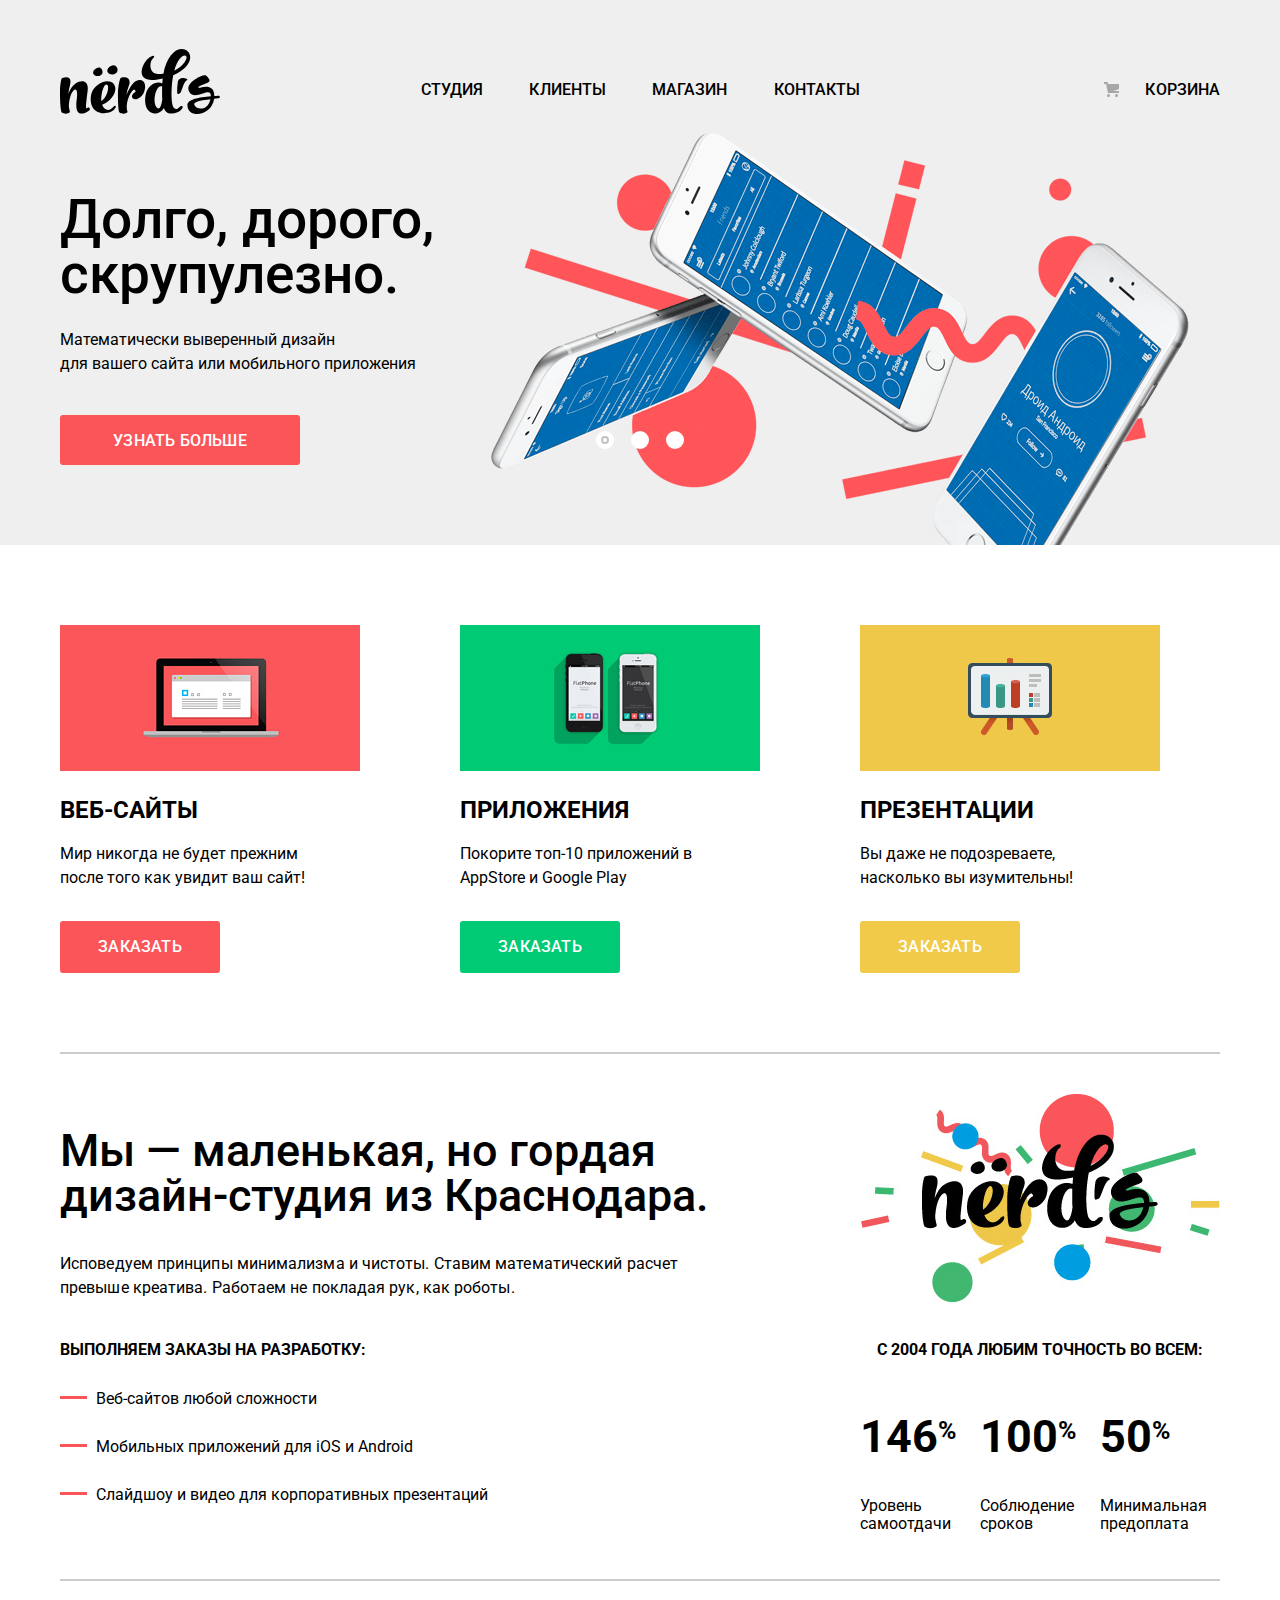
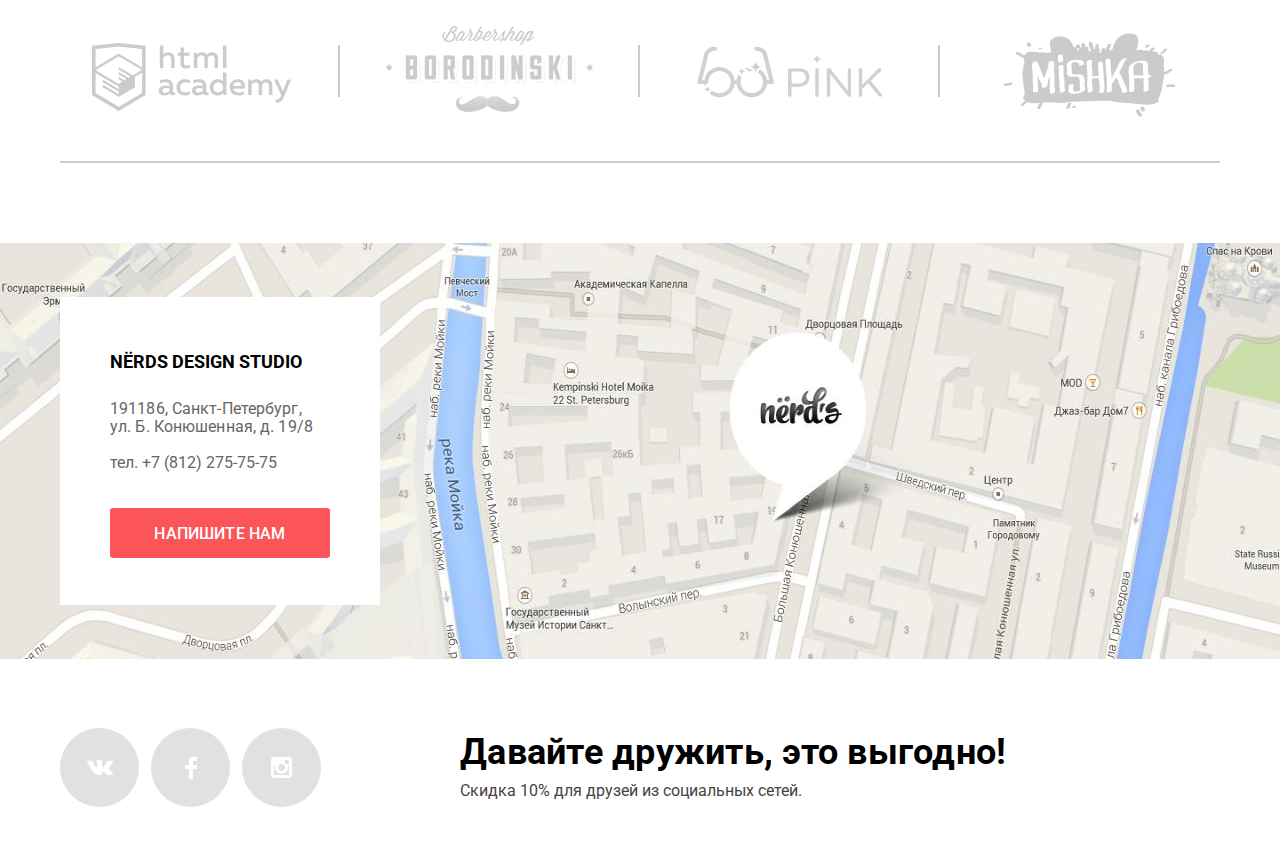
==== commit c07a18ed: "Декоративные элементы личного проекта" ====
--- a/index.html
+++ b/index.html
@@ -13,7 +13,7 @@
 		<header class="header">
 
 			<nav class="navigation layout">
-				<a class="navigation-logo">
+				<a class="navigation-logo" title="Логотип Nerds">
 					<img class="navigation-logo-img"  src="img/nerds-logo.svg" width="160" height="65" alt="Логотип Nerds">
 				</a>		 	 		
 				<ul class="common-menu menu">
@@ -40,19 +40,19 @@
 				</div>
 				<ul class="slides">
 					<li class="slide slide-1">			
-							<h3 class="slide-title">Долго, дорого,  скрупулезно.</h3>
-							<p class="slide-text">Математически выверенный дизайн <br>  для вашего сайта или мобильного приложения</p>
-							<a class="slide-button btn btn-red" href="#">Узнать больше</a>			
+						<h3 class="slide-title">Долго, дорого,  скрупулезно.</h3>
+						<p class="slide-text">Математически выверенный дизайн <br>  для вашего сайта или мобильного приложения</p>
+						<a class="slide-button btn btn-red" href="#">Узнать больше</a>			
 					</li>
 					<li class="slide slide-2">			
-							<h3 class="slide-title">Любим математику как никто другой</h3>
-							<p class="slide-text">Никакого креатива, только математические формулы  для расчета идеальных пропорций</p>
-							<a class="slide-button btn btn-red" href="#">Узнать больше</a>			
+						<h3 class="slide-title">Любим математику как никто другой</h3>
+						<p class="slide-text">Никакого креатива, только математические формулы  для расчета идеальных пропорций</p>
+						<a class="slide-button btn btn-red" href="#">Узнать больше</a>			
 					</li>
 					<li class="slide slide-3">			
-							<h3 class="slide-title">Только ночь, только хардкор</h3>
-							<p class="slide-text">Работать днем, как все? Мы против этого. <br> Ближе к полуночи работа только начинается</p>
-							<a class="slide-button btn btn-red" href="#">Узнать больше</a>			
+						<h3 class="slide-title">Только ночь, только хардкор</h3>
+						<p class="slide-text">Работать днем, как все? Мы против этого. <br> Ближе к полуночи работа только начинается</p>
+						<a class="slide-button btn btn-red" href="#">Узнать больше</a>			
 					</li>
 				</ul>				
 			</section>
@@ -62,20 +62,17 @@
 		<section class="categories layout">
 			<h2 class="visually-hidden">Категории продуктов и услуг</h2>
 			<ul class="categories-list">
-				<li class="category">
-					<img class="category-image" src="img/category/illustration-1.jpg" width="300" height="146" alt="Веб-сайты">
+				<li class="category">		
 					<h3 class="category-title">Веб-сайты</h3>
 					<p class="category-text">Мир никогда не будет прежним после того как увидит ваш сайт!</p>
 					<a class="category-button btn btn-red" href="#" title="Заказать веб-сайт">Заказать</a>
 				</li>
-				<li class="category">
-					<img class="category-image" src="img/category/illustration-2.jpg" width="300" height="146" alt="Приложения">
+				<li class="category">			
 					<h3 class="category-title">Приложения</h3>
 					<p class="category-text">Покорите топ-10 приложений в AppStore и Google Play</p>
 					<a class="category-button btn btn-green" href="#" title="Заказать приложение">Заказать</a>
 				</li>
-				<li class="category">
-					<img class="category-image" src="img/category/illustration-3.jpg" width="300" height="146" alt="Презентации">
+				<li class="category">	
 					<h3 class="category-title">Презентации</h3>
 					<p class="category-text">Вы даже не подозреваете,  насколько вы изумительны!</p>
 					<a class="category-button btn btn-yellow" href="#" title="Заказать презентацию">Заказать</a>
@@ -92,8 +89,10 @@
 				<h3 class="promo-title">Мы — маленькая, но гордая дизайн-студия из Краснодара.</h3>
 				<p class="promo-text">Исповедуем принципы минимализма и чистоты. Ставим математический расчет превыше креатива. Работаем не покладая рук, как роботы.</p>
 			</div>
-			<img class="promo-image" src="img/nerds-illustration.jpg" width="360" height="208" alt="Nёrds">
-
+			<!-- Похоже на вариант логотипа. Поэтому так... -->
+			<a class="promo-logo" href="studio.html" title="Перейти на страницу СТУДИЯ">
+				<img class="promo-image" src="img/nerds-illustration.jpg" width="360" height="208" alt="Nёrds" title="Подробнее о студии Nёrds">			
+			</a>
 		</section>	
 
 
@@ -123,27 +122,26 @@
 				</tr>
 			</table>
 
-
 		</section>	
 
 		<hr class="delimiter">
 
 		<section class="brands layout">
-			<h2 class="visually-hidden">Лучшие проекты для наших заказчиков</h2>
+			<h2 class="visually-hidden">Лучшие проекты студии Nёrds</h2>
 			<ul class="brand-items">
 				<li class="brand-item">
-					<a class="brand-link" href="https://htmlacademy.ru/intensive/htmlcss" title="HTML Academy">
+					<a class="brand-link" href="https://htmlacademy.ru/intensive/htmlcss" title="HTML Academy">			
 						<img class="brand-img" src="img/brand/logo-1.png" width="260" height="180" alt="HTML Academy">
 					</a>
 				</li>
 				<li class="brand-item">
-					<a class="brand-link" href="#" title="Barbershop">
+					<a class="brand-link" href="#" title="Barbershop">						
 						<img class="brand-img" src="img/brand/logo-2.png" width="209" height="90" alt="Barbershop Borodinski">
 					</a>
 				</li>
 				<li class="brand-item">
 					<a class="brand-link" href="#" title="PINK">
-						<img class="brand-img" src="img/brand/logo-3.png" width="185" height="52" alt="PINK">
+						<img class="brand-img" src="img/brand/logo-3.png" width="260" height="180" alt="PINK">
 					</a>
 				</li>
 				<li class="brand-item">
@@ -168,7 +166,7 @@
 					<a class="map-button btn btn-red" href="feedback.html">Напишите нам</a>
 				</div>		
 			</div>
-			<img class="map-image" src="img/map.jpg" width="1440" height="416" alt="Карта" title="Адрес на карте: 191186, Санкт-Петербург, ул. Б. Конюшенная, д. 19/8"> 
+			<img class="map-image" src="img/map.jpg" width="1440" height="416" alt="Наш адрес на карте: 191186, Санкт-Петербург, ул. Б. Конюшенная, д. 19/8"> 
 		</section>
 
 		<footer class="footer layout">
@@ -184,18 +182,18 @@
 			</div>	
 		</footer>
 
-		<form class="form-feedback flex-hide"  method="post" action="https://echo.htmlacademy.ru">
+		<form class="form-feedback flex-hide" id="id-form-feedback" method="post" action="https://echo.htmlacademy.ru"> 
 			<h2 class="form-feedback-title">Напишите нам</h2>
 			<button class="feedback-close" type="button" name="close-button" id="id-feedback-close" title="Закрыть форму обратной связи">
 				<span class="visually-hidden">Закрыть</span>
 			</button>
 			<div class="form-field">
 				<label class="form-label" for="id-feedback-name">Ваше имя:</label>
-				<input class="form-input" type="text" id="id-feedback-name" name="feedback-name" placeholder="Имя Фамилия" title="Введите Ваши имя и фамилию" required>
+				<input class="form-input" type="text" id="id-feedback-name" name="feedback-name" placeholder="Имя Фамилия" title="Введите Ваши имя и фамилию">
 			</div>
 			<div class="form-field">
 				<label class="form-label" for="id-feedback-email">Ваш e-mail:</label>
-				<input class="form-input" type="email" id="id-feedback-email" name="feedback-email" placeholder="email@example.com" title="Введите адрес электронной почты" required>		
+				<input class="form-input" type="email" id="id-feedback-email" name="feedback-email" placeholder="email@example.com" title="Введите адрес электронной почты">		
 			</div>
 			<div class="form-field">
 				<label class="form-label" for="id-feedback-text">Текст письма:</label>
@@ -204,6 +202,6 @@
 			<button class="form-feedback-button btn btn-red" type="submit" title="Отправить сообщение">Отправить</button>
 		</form>
 
-		<!-- <script src="js/script.js"></script> -->
+		<script src="js/script.js"></script>
 	</body>
 </html>--- a/css/style.css
+++ b/css/style.css
@@ -170,8 +170,7 @@
   min-height: 576px;
   margin: 40px 40px 33px 0;
   padding: 0;
-  border-top-left-radius: 10px;
-  border-top-right-radius: 10px;
+  
 }
 
 .product::before {
@@ -183,7 +182,9 @@
   left: 0;
   width: 360px;
   height: 40px;
-  background-color: rgb(255, 255, 255);
+  /*border-top-left-radius: 10px;
+  border-top-right-radius: 10px;*/
+  background-color: rgb(255, 255, 255); /*можно было бы подложить фон для имитации цвета svg, если бы круги в svg были не прозрачные, а белые*/
   background-image: url("../img/catalog/browser.svg");
   background-repeat: no-repeat;
   background-position: center center;
@@ -228,12 +229,13 @@
   vertical-align: baseline;
   text-decoration: none;
   text-transform: uppercase;
-  color: rgb(0, 0, 0);
+  color: rgb(0, 0, 0);  
 }
 
 .product-description {
-  overflow-y: auto; /*для предотвращения переполнения по методике, рекомендованной в примерах переполнения*. Хотя у меня все растягивается, правда с искажением рисунка*/
+  overflow-y: auto; /*для предотвращения переполнения по методике, рекомендованной в примерах переполнения. Хотя у меня все растягивается, правда с искажением рисунка*/
   max-height: 300px;
+  max-width: 240px; /*Для IE*/
   margin: 0 0 26px;
   padding: 4px; /*чтобы в FireFox не появлялась полоса прокрутки в некоторых двухстрочных абзацах*/
   font-size: 16px;
@@ -581,8 +583,7 @@
   content: "";
   position: absolute;
   z-index: 1;
-  top: 6px;
-  box-sizing: content-box;
+  top: 6px;  
   width: 0;
   height: 0;
   border-right: 6px solid transparent;
@@ -727,28 +728,39 @@
   width: 360px;
   margin-right: 40px;
   padding-right: 60px;
-}
-
+  padding-top: 146px;
+  position: relative;
+}
+
+.category::before {
+  content: "";
+  position: absolute;
+  width: 300px;
+  height: 146px; 
+  left: 0;
+  top: 0;
+  background-position: center center;
+  background-size: cover;
+  background-repeat: no-repeat;
+}
 
 .category:nth-child(3n) {
   margin-right: 0;
 }
 
-.category-image {
-  display: block;
-  min-height: 146px;
-}
-
-.category:nth-child(2n-1) .category-image {
+.category:nth-child(2n-1)::before {
   background-color: rgb(251, 85, 89);
-}
-
-.category:nth-child(2n)  .category-image {
+  background-image: url("../img/category/illustration-1.jpg");
+}
+
+.category:nth-child(2n)::before {
   background-color: rgb(0, 203, 116);
-}
-
-.category:nth-child(3n)  .category-image {
+  background-image: url("../img/category/illustration-2.jpg");
+}
+
+.category:nth-child(3n)::before {
   background-color: rgb(240, 202, 72);
+  background-image: url("../img/category/illustration-3.jpg");
 }
 
 .category-title {
@@ -791,7 +803,7 @@
   margin: 34px 0;
   padding: 0;
   font-size: 45px;
-  font-weight: 500; /*PP*/
+  font-weight: 500;
   line-height: 45px;
 }
 
@@ -855,6 +867,7 @@
   width: 120px;
   padding: 6px 2px 6px 0;
   font-size: 16px;
+  font-weight: 400;
   line-height: 18px;
   text-align: left;
   word-wrap: break-word;
@@ -911,6 +924,8 @@
 }
 
 .brand-item {
+  display: flex;
+  height: 180px;
   margin-right: 40px;
 }
 
@@ -924,7 +939,6 @@
   justify-content: center;
   align-items: center;
   width: 260px;
-  min-height: 180px;
   opacity: 0.2;
 }
 
@@ -951,9 +965,9 @@
 }
 
 .brand-link:focus {
-  outline: none; 
+  outline: none;
   box-shadow: 0 0 1px 2px rgb(141, 165, 230);
-}  
+}
 
 .brand-link:hover::after,
 .brand-link:focus::after {
@@ -967,6 +981,7 @@
 .brand-img {
   display: block;
 }
+
 
 .map {
   position: relative;
@@ -992,9 +1007,10 @@
   right: 0;
   bottom: 0;
   width: 100%;
-  /*если изображение статичной карты не должно растягиваться до размеров вьюпорта*/
-  /*max-width: 1440px;
-  margin: 0 auto;*/
+  /* убрать этот блок - если изображение статичной карты должно растягиваться до размеров вьюпорта*/
+  max-width: 1440px;
+  margin: 0 auto;
+  /* убрать этот блок - конец*/
   height: 100%;
   background-color: rgb(213, 213, 213);
 }
@@ -1243,33 +1259,44 @@
 .form-input,
 .form-textarea {
   padding: 12px 14px;
+  font-family: inherit;
   font-size: 16px;
   line-height: 18px;
-  border: 2px solid rgba(215, 220, 222, 1);
+  border-width: 2px;
+  border-color:  rgba(215, 220, 222, 1);
+  border-style: solid;
   color: rgba(68, 68, 68, 0.5);
 }
 
 .form-input:hover,
 .form-textarea:hover {
-  border: 2px solid rgba(180, 185, 187, 1);
+  border-color: rgb(180, 185, 187);
   color: rgba(68, 68, 68, 0.5);
 }
 
 .form-input:focus,
 .form-textarea:focus {
-  border: 2px solid rgba(0, 0, 0, 1);
+  border-color: rgb(0, 0, 0); 
+  color: rgb(0, 0, 0);
   outline: none;
-  color: rgba(0, 0, 0, 1);
-}
-
+  box-shadow: none;
+}
+
+.form-input:invalid,
+.form-textarea:invalid {
+  border-color: rgb(231, 66, 70);
+  color: rgb(231, 66, 70);
+  outline: none;
+  box-shadow: none;
+}
 
 .form-input::-webkit-input-placeholder,
 .form-textarea::-webkit-input-placeholder {
   color: rgba(68, 68, 68, 0.5);
 }
 
-.form-input:-ms-input-placeholder,
-.form-textarea:-ms-input-placeholder {
+.form-input::-ms-input-placeholder,
+.form-textarea::-ms-input-placeholder {
   color: rgba(68, 68, 68, 0.5);
 }
 
@@ -1278,11 +1305,6 @@
   color: rgba(68, 68, 68, 0.5);
 }
 
-.form-input.invalid,
-.form-textarea.invalid {
-  border: 2px solid rgb(231, 66, 70);
-  color: rgb(231, 66, 70);
-}
 
 .form-input:focus::-webkit-input-placeholder,
 .form-textarea:focus::-webkit-input-placeholder {
@@ -1299,21 +1321,33 @@
   color: rgb(0, 0, 0);
 }
 
-
-.form-input.invalid::-webkit-input-placeholder,
-.form-textarea.invalid:focus::-webkit-input-placeholder {
+.form-input:invalid::-webkit-input-placeholder,
+.form-textarea:invalid::-webkit-input-placeholder {
   color: rgb(231, 66, 70);
-}
-
-.form-input.invalid::-ms-input-placeholder,
-.form-textarea.invalid:focus::-ms-input-placeholder {
-  color: rgb(231, 66, 70);
-}
-
-.form-input.invalid::placeholder,
-.form-textarea.invalid:focus::placeholder {
-  color: rgb(231, 66, 70);
-}
+  box-shadow: none;
+}
+
+.form-input:invalid::-ms-input-placeholder,
+.form-textarea:invalid::-ms-input-placeholder {
+    color: rgb(231, 66, 70);
+}
+
+.form-input:invalid::placeholder,
+.form-textarea:invalid::placeholder {
+    color: rgb(231, 66, 70);
+}
+
+
+.form-input:required,
+.form-textarea:required {
+    border-width: 2px;
+}
+
+
+
+
+
+
 
 
 .form-feedback-button {
@@ -1512,4 +1546,4 @@
 .error {
   animation-name: shake;
   animation-duration: 0.5s;
-}
+}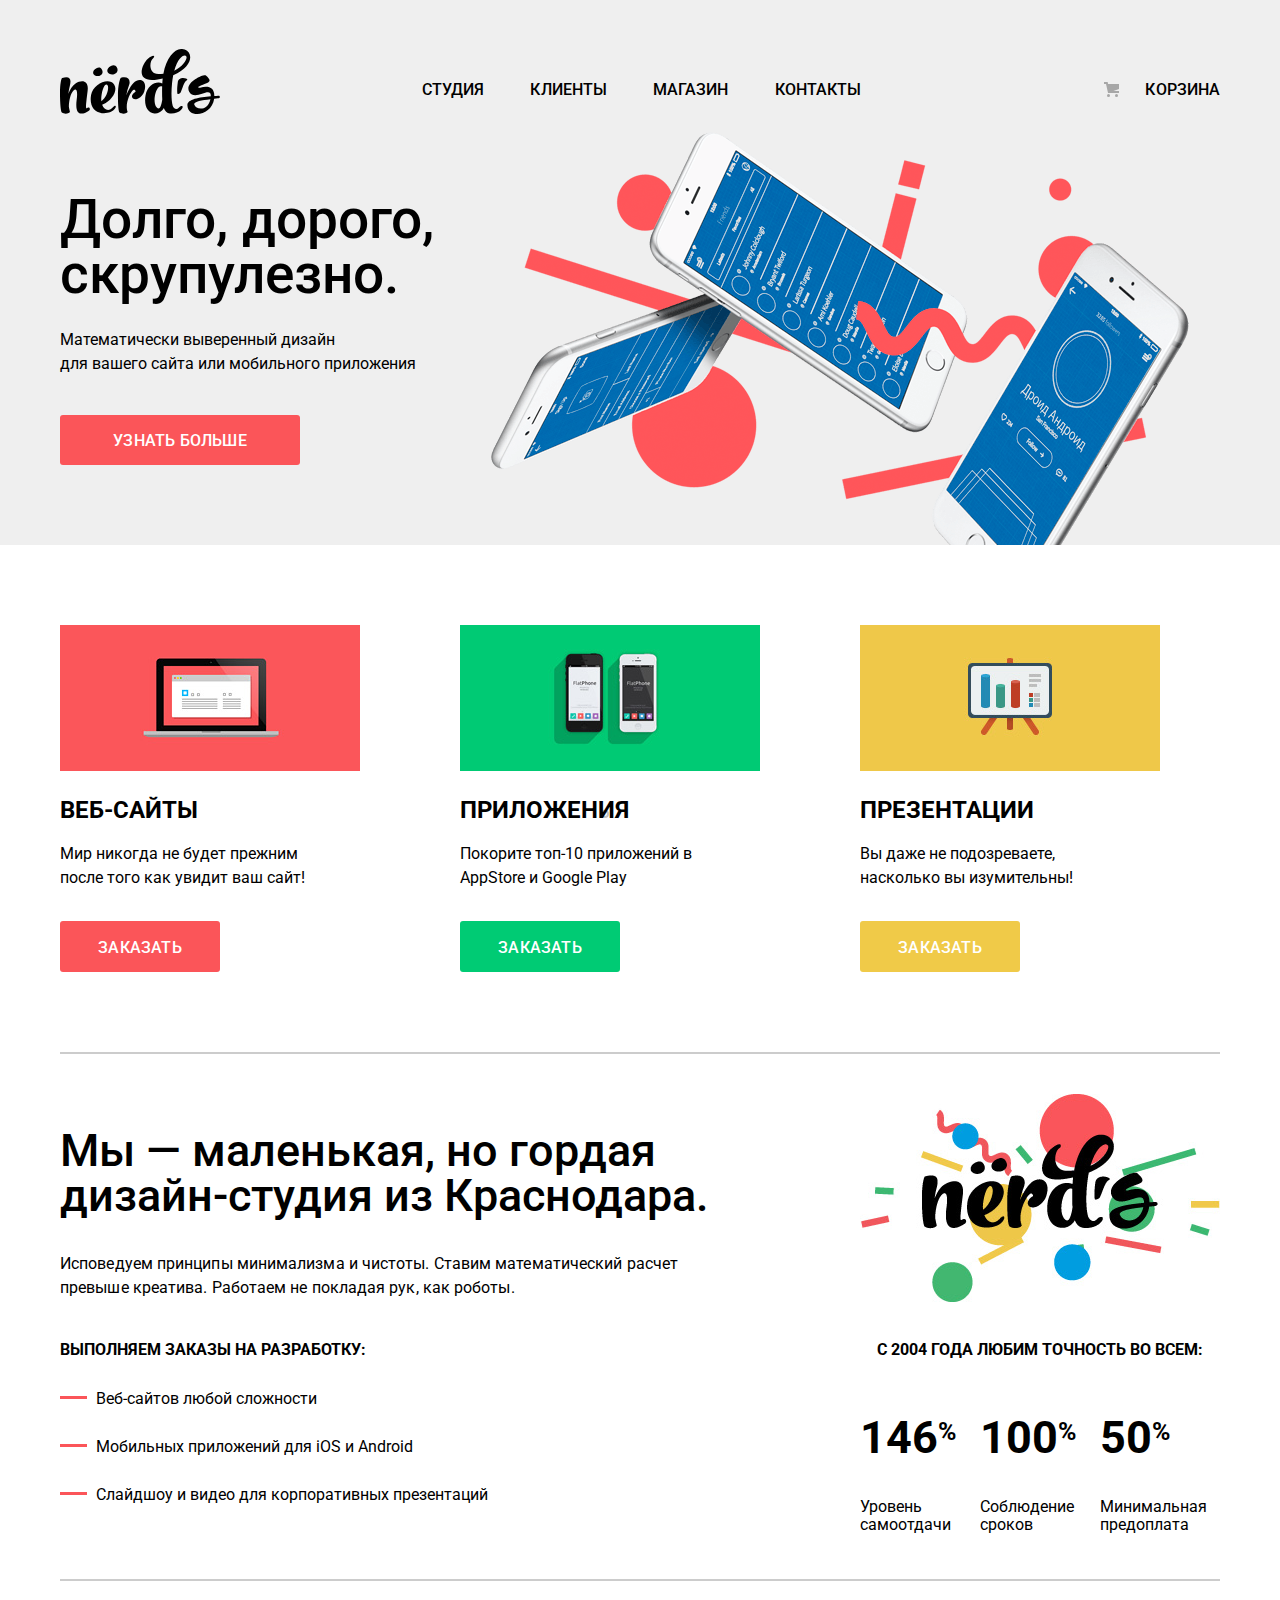
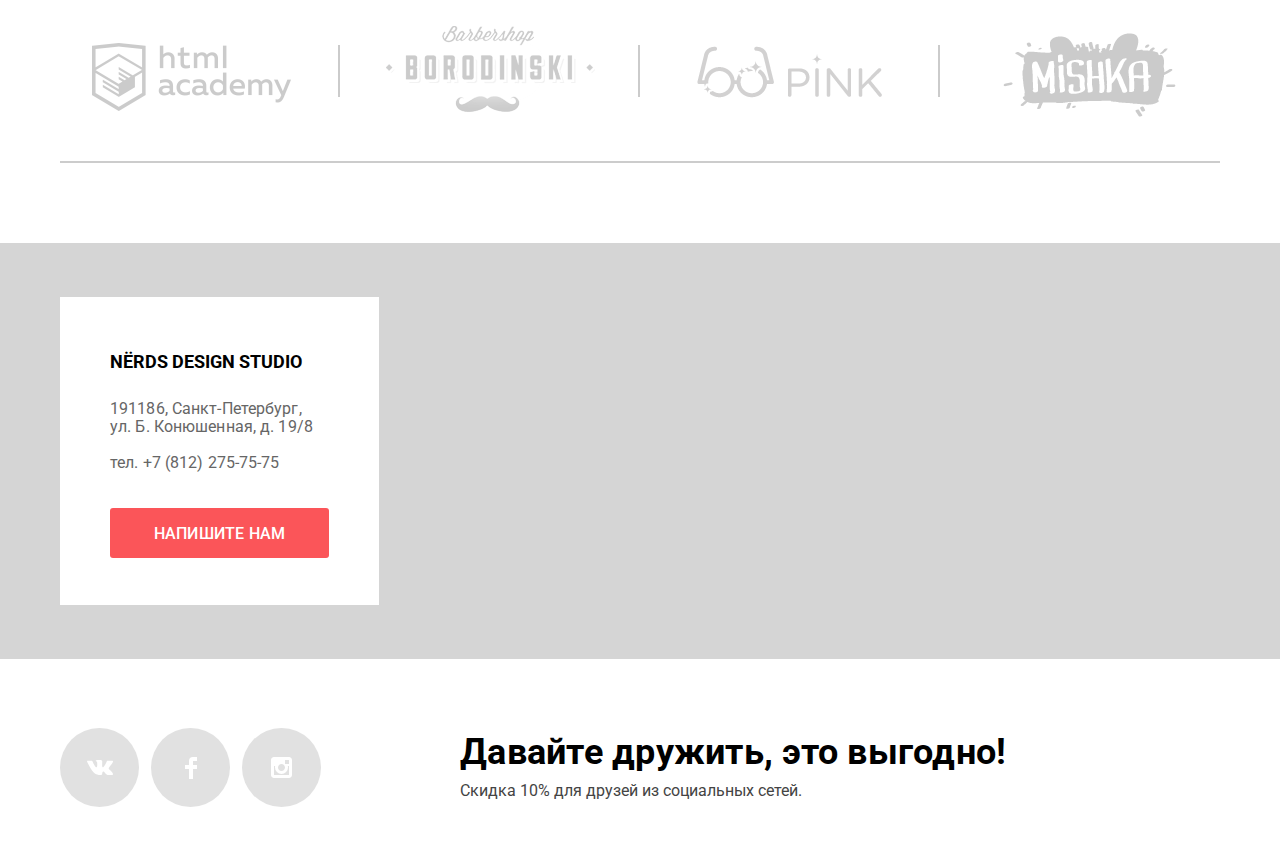
==== commit 0d0cd99e: "Завершаем вёрстку личного проекта" ====
--- a/index.html
+++ b/index.html
@@ -17,13 +17,13 @@
 					<img class="navigation-logo-img"  src="img/nerds-logo.svg" width="160" height="65" alt="Логотип Nerds">
 				</a>		 	 		
 				<ul class="common-menu menu">
-					<li class="common-menu-item"><a class="common-menu-link menu-link" href="#">Студия</a></li>
-					<li class="common-menu-item"><a class="common-menu-link menu-link" href="#">Клиенты</a></li>
-					<li class="common-menu-item"><a class="common-menu-link menu-link" href="catalog.html">Магазин</a></li>
-					<li class="common-menu-item"><a class="common-menu-link menu-link" href="#">Контакты</a></li>
+					<li class="common-menu-item menu-item"><a class="common-menu-link menu-link" href="#">Студия</a></li>
+					<li class="common-menu-item menu-item"><a class="common-menu-link menu-link" href="#">Клиенты</a></li>
+					<li class="common-menu-item menu-item"><a class="common-menu-link menu-link" href="catalog.html">Магазин</a></li>
+					<li class="common-menu-item menu-item"><a class="common-menu-link menu-link" href="#">Контакты</a></li>
 				</ul>
 				<ul class="user-menu menu">
-					<li class="user-menu-item"><a class="user-menu-link menu-link basket-link" href="#">Корзина</a></li>
+					<li class="user-menu-item menu-item"><a class="user-menu-link menu-link basket-link" href="#">Корзина</a></li>
 				</ul>
 			</nav>
 			<h1 class="header-title visually-hidden">Nёrds. Дизайн-студия из Краснодара.</h1>
@@ -100,7 +100,7 @@
 			<h2 class="visually-hidden">Наши преимущества</h2>
 
 			<div class="advantage-orders common-wrapper">
-				<h3 class="advantage-orders-title">Выполняем заказы на разработку:</h3>
+				<p class="advantage-orders-title">Выполняем заказы на разработку:</p>
 				<ul class="advantage-order-types">
 					<li class="advantage-order-type">Веб-сайтов любой сложности</li>
 					<li class="advantage-order-type">Мобильных приложений для iOS и Android</li>
@@ -150,15 +150,14 @@
 					</a>
 				</li>
 			</ul>
-			
+
 		</section>
 
 		<hr class="delimiter">
 
 		<section class="map">
 			<h2 class="visually-hidden">Наш адрес, контакты, форма обратной связи</h2>
-			
-			<div class="map-info-wrapper">
+			<div class="map-info-wrapper map-link" title="Для переключения между обычной и интерактивной картой - двойной щелчок мыши по карте над контентной областью. Перемещать и масштабировать интерактивную карту можно за пределами ширины контентной области (края карты). Кроме этого, можно открыть интерактивную карту в отдельном окне.">
 				<div class="map-info">
 					<h3 class="map-title">NЁRDS DESIGN STUDIO</h3>
 					<p class="map-address">191186, Санкт-Петербург, <br>ул. Б. Конюшенная, д. 19/8</p>
@@ -166,7 +165,8 @@
 					<a class="map-button btn btn-red" href="feedback.html">Напишите нам</a>
 				</div>		
 			</div>
-			<img class="map-image" src="img/map.jpg" width="1440" height="416" alt="Наш адрес на карте: 191186, Санкт-Петербург, ул. Б. Конюшенная, д. 19/8"> 
+			<img class="map-image map-link map-hide" src="img/map.jpg" width="1440" height="416"  id="id-map-img" alt="Наш адрес на карте: 191186, Санкт-Петербург, ул. Б. Конюшенная, д. 19/8">
+			<iframe  class="map-iframe map-link map-show" src="https://www.google.com/maps/embed?pb=!1m18!1m12!1m3!1d1998.6037999040354!2d30.322010416394033!3d59.938716271971415!2m3!1f0!2f0!3f0!3m2!1i1024!2i768!4f13.1!3m3!1m2!1s0x4696310fca5ba729%3A0xea9c53d4493c879f!2sBolshaya+Konyushennaya+ul.%2C+19%2C+Sankt-Peterburg%2C+Russia%2C+191186!5e0!3m2!1sen!2s!4v1441888483426" id="id-map-iframe" allowfullscreen></iframe>
 		</section>
 
 		<footer class="footer layout">
--- a/css/style.css
+++ b/css/style.css
@@ -1,3 +1,13 @@
+/*
+* { outline: 1px dotted red; }
+* * { outline: 1px dotted green; }
+* * * { outline: 1px dotted maroon; }
+* * * * { outline: 1px dotted blue; }
+* * * * * { outline: 1px dotted red; }
+* * * * * * { outline: 1px dotted green; }
+* * * * * * * { outline: 1px dotted brown; }
+* * * * * * * * { outline: 1px dotted blue; }
+*/
 .visually-hidden:not(:focus):not(:active),
 input[type="checkbox"].visually-hidden,
 input[type="radio"].visually-hidden {
@@ -72,7 +82,7 @@
   text-align: center;
   vertical-align: middle;
   text-decoration: none;
-  letter-spacing: 0.012em;
+  letter-spacing: 0.012em; /*PP*/
   text-transform: uppercase;
   word-wrap: break-word;
   border: none;
@@ -86,7 +96,7 @@
 
 .btn:focus {
   /*на кнопках стандартный outline почти не виден, добавлена имитация*/
-  box-shadow: 0 0 3px 1px rgb(141, 165, 230);  
+  box-shadow: 0 0 3px 1px rgb(141, 165, 230);
 }
 
 .btn-red {
@@ -170,7 +180,6 @@
   min-height: 576px;
   margin: 40px 40px 33px 0;
   padding: 0;
-  
 }
 
 .product::before {
@@ -182,10 +191,10 @@
   left: 0;
   width: 360px;
   height: 40px;
-  /*border-top-left-radius: 10px;
-  border-top-right-radius: 10px;*/
-  background-color: rgb(255, 255, 255); /*можно было бы подложить фон для имитации цвета svg, если бы круги в svg были не прозрачные, а белые*/
-  background-image: url("../img/catalog/browser.svg");
+  border-top-left-radius: 5px;
+  border-top-right-radius: 5px;
+  background-color: rgb(255, 255, 255); /*фоновый "цвет" - вторым изображением*/
+  background-image: url("../img/catalog/browser.svg"), linear-gradient(to right, white 0, white 50px, rgb(77, 77, 77) 100%);
   background-repeat: no-repeat;
   background-position: center center;
   background-size: cover;
@@ -222,6 +231,7 @@
 
 .product-name {
   display: block;
+  max-width: 240px; /*Для IE*/
   margin: 0 0 12px;
   font-size: 18px;
   font-weight: 700;
@@ -229,13 +239,13 @@
   vertical-align: baseline;
   text-decoration: none;
   text-transform: uppercase;
-  color: rgb(0, 0, 0);  
+  color: rgb(0, 0, 0);
 }
 
 .product-description {
-  overflow-y: auto; /*для предотвращения переполнения по методике, рекомендованной в примерах переполнения. Хотя у меня все растягивается, правда с искажением рисунка*/
+  overflow-y: auto; /*для предотвращения переполнения по методике, рекомендованной в примерах переполнения. Но растягивается и весь контейнер, на всякий случай*/
+  max-width: 240px; /*Для IE*/
   max-height: 300px;
-  max-width: 240px; /*Для IE*/
   margin: 0 0 26px;
   padding: 4px; /*чтобы в FireFox не появлялась полоса прокрутки в некоторых двухстрочных абзацах*/
   font-size: 16px;
@@ -273,18 +283,18 @@
 .header {
   min-height: 545px;
   margin: 0;
-  padding: 20px 0 0;
+  padding: 19px 0 0;
   background-color: rgb(239, 239, 239);
 }
 
 .inner-header {
   margin: 0;
-  padding: 20px 0 30px;
+  padding: 19px 0 30px;
   background-color: rgb(239, 239, 239);
 }
 
 .header-title {
-  margin: 78px 0;
+  margin: 77px 0 78px;
   padding: 0;
   font-size: 55px;
   font-weight: 500;
@@ -295,17 +305,12 @@
 .navigation {
   display: flex;
   justify-content: flex-start;
-  align-items: flex-end;
-  min-height: 94px;
-  margin-bottom: 1px;
+  align-items: flex-start;
+  margin-top: 30px;
 }
 
 .navigation-logo-img {
-  vertical-align: bottom;
-}
-
-.navigation-logo {
-  align-self: flex-end;
+  display: block;
 }
 
 .navigation-logo:hover,
@@ -322,15 +327,29 @@
   align-items: flex-start;
   flex-wrap: wrap;
   margin: 0;
-  margin-bottom: 9px;
+  margin-top: 16px;
   padding: 0;
   list-style: none;
 }
 
 .common-menu {
   justify-content: flex-start;
-  width: 500px;
-  margin-left: 201px;
+  min-width: 440px; /*IE-PP*/
+  max-width: 444px; /*IE-PP*/
+  margin-left: 202px;
+  margin-right: 40px;
+}
+
+.menu-item {
+  padding: 10px 0;
+}
+
+.common-menu-item {
+  margin-left: 46px;
+}
+
+.common-menu-item:first-child {
+  margin-left: 0;
 }
 
 .menu-link {
@@ -341,21 +360,19 @@
   text-align: right;
   vertical-align: top;
   text-decoration: none;
-  letter-spacing: 0.0047em;
+  letter-spacing: 0.0047em; /*PP*/
   text-transform: uppercase;
   color: rgb(0, 0, 0);
 }
 
-.common-menu-link {
-  margin-right: 46px;
-}
-
-.common-menu-item:last-child .menu-link {
-  margin-right: 0;
-}
-
 .user-menu {
   margin-left: auto;
+  max-width: 260px;
+  justify-content: flex-end;
+}
+
+.user-menu-item {
+  margin-left: 20px;
 }
 
 .basket-link {
@@ -444,7 +461,7 @@
 
 .filter-button {
   min-width: 260px;
-  margin-top: 34px;
+  margin-top: 33px;
 }
 
 .range-labels {
@@ -583,7 +600,7 @@
   content: "";
   position: absolute;
   z-index: 1;
-  top: 6px;  
+  top: 6px;
   width: 0;
   height: 0;
   border-right: 6px solid transparent;
@@ -605,7 +622,7 @@
   opacity: 1;
 }
 
-.sorting-link:hover, 
+.sorting-link:hover,
 .sorting-link:focus {
   opacity: 0.6;
 }
@@ -683,6 +700,8 @@
 
 .pagination {
   display: flex;
+  flex-wrap: wrap;
+  max-width: 1560px;
   margin: 0;
   margin-top: 27px;
   padding: 0;
@@ -691,11 +710,12 @@
 
 .pagination li {
   margin-right: 11px;
+  margin-bottom: 9px;
 }
 
 .pagination-link {
   min-width: 50px;
-  min-height: 50px; 
+  min-height: 50px;
 }
 
 .pagination-link.next {
@@ -703,17 +723,17 @@
 }
 
 .pagination-link.current {
-  padding: 14px 14px 13px;
+  padding: 13px 14px 13px;
+  cursor: default;
   border: 3px solid rgba(0, 0, 0, 0.1);
   color: rgb(0, 0, 0);
   background-color: rgb(255, 255, 255);
   box-shadow: none;
-  cursor: default;
 }
 
 .categories {
   margin-top: 80px;
-  margin-bottom: 65px;
+  margin-bottom: 66px;
 }
 
 .categories-list {
@@ -725,23 +745,23 @@
 }
 
 .category {
+  position: relative;
   width: 360px;
   margin-right: 40px;
+  padding-top: 146px;
   padding-right: 60px;
-  padding-top: 146px;
-  position: relative;
 }
 
 .category::before {
   content: "";
   position: absolute;
+  top: 0;
+  left: 0;
   width: 300px;
-  height: 146px; 
-  left: 0;
-  top: 0;
+  height: 146px;
+  background-repeat: no-repeat;
   background-position: center center;
   background-size: cover;
-  background-repeat: no-repeat;
 }
 
 .category:nth-child(3n) {
@@ -782,7 +802,7 @@
 .category-button {
   min-width: 160px;
   margin: 14px 0;
-  padding: 17px 38px;
+  padding: 18px 18px 15px;
 }
 
 .promo {
@@ -813,7 +833,7 @@
   padding: 0;
   font-size: 16px;
   line-height: 24px;
-  letter-spacing: 0.0053em;
+  letter-spacing: 0.0053em; /*PP*/
 }
 
 .promo-image {
@@ -865,7 +885,7 @@
 
 .advantage-details th {
   width: 120px;
-  padding: 6px 2px 6px 0;
+  padding: 5px 5px 5px 0;
   font-size: 16px;
   font-weight: 400;
   line-height: 18px;
@@ -996,23 +1016,44 @@
 }
 
 .map-inner-page {
-  margin-top: 59px;
-}
-
-.map-image {
+  margin-top: 51px;
+}
+
+.map-image,
+.map-iframe {
   position: absolute;
   z-index: 1;
   top: 0;
   left: 0;
   right: 0;
   bottom: 0;
-  width: 100%;
-  /* убрать этот блок - если изображение статичной карты должно растягиваться до размеров вьюпорта*/
+  height: 100%;
+  border: none;
+  background-color: rgb(213, 213, 213);
+}
+
+.map-image {
+  /*width: 100%;*/
+  /* убрать этот блок - если изображение статичной карты должно все-таки растягиваться до размеров вьюпорта*/
   max-width: 1440px;
   margin: 0 auto;
   /* убрать этот блок - конец*/
-  height: 100%;
-  background-color: rgb(213, 213, 213);
+}
+
+.map-iframe {
+  width: 100%;
+}
+
+.map-hide {
+  display: none;
+}
+
+.map-show {
+  display: block;
+}
+
+.map-link {
+  cursor: pointer;
 }
 
 .map-info-wrapper {
@@ -1029,7 +1070,7 @@
   display: flex;
   flex-direction: column;
   align-items: flex-start;
-  width: 320px;
+  width: 319px;
   min-height: 308px;
   padding: 50px 50px 47px;
   color: rgb(0, 0, 0);
@@ -1051,7 +1092,7 @@
   font-size: 16px;
   line-height: 18px;
   text-align: left;
-  letter-spacing: 0.007em;
+  letter-spacing: 0.007em; /*PP*/
   color: rgb(102, 102, 102);
 }
 
@@ -1059,11 +1100,12 @@
   font-size: 16px;
   line-height: 18px;
   text-decoration: none;
+  letter-spacing: 0.007em; /*PP*/
   color: rgb(102, 102, 102);
 }
 
 .map-button {
-  min-width: 220px;
+  min-width: 219px;
   margin: 36px auto 0;
 }
 
@@ -1142,7 +1184,7 @@
   font-weight: 700;
   line-height: 36px;
   text-align: left;
-  letter-spacing: 0.007em;
+  letter-spacing: 0.007em; /*PP*/
 }
 
 .footer-text {
@@ -1263,8 +1305,8 @@
   font-size: 16px;
   line-height: 18px;
   border-width: 2px;
-  border-color:  rgba(215, 220, 222, 1);
   border-style: solid;
+  border-color: rgba(215, 220, 222, 1);
   color: rgba(68, 68, 68, 0.5);
 }
 
@@ -1276,17 +1318,17 @@
 
 .form-input:focus,
 .form-textarea:focus {
-  border-color: rgb(0, 0, 0); 
+  border-color: rgb(0, 0, 0);
+  outline: none;
   color: rgb(0, 0, 0);
-  outline: none;
   box-shadow: none;
 }
 
 .form-input:invalid,
 .form-textarea:invalid {
   border-color: rgb(231, 66, 70);
+  outline: none;
   color: rgb(231, 66, 70);
-  outline: none;
   box-shadow: none;
 }
 
@@ -1329,33 +1371,26 @@
 
 .form-input:invalid::-ms-input-placeholder,
 .form-textarea:invalid::-ms-input-placeholder {
-    color: rgb(231, 66, 70);
+  color: rgb(231, 66, 70);
 }
 
 .form-input:invalid::placeholder,
 .form-textarea:invalid::placeholder {
-    color: rgb(231, 66, 70);
+  color: rgb(231, 66, 70);
 }
 
 
 .form-input:required,
 .form-textarea:required {
-    border-width: 2px;
-}
-
-
-
-
-
-
-
+  border-width: 2px;
+}
 
 .form-feedback-button {
   min-width: 260px;
   margin-top: 47px;
 }
 
-.slider {
+..slider {
   position: relative;
 }
 
@@ -1370,8 +1405,8 @@
   flex-direction: column;
   min-height: 430px;
   padding: 77px 0 80px;
+  background-color: rgb(239, 239, 239);
   background-repeat: no-repeat;
-  background-color: rgb(239, 239, 239);
 }
 
 
@@ -1411,13 +1446,16 @@
 .slide-button {
   align-self: flex-start;
   min-width: 240px;
+  max-width: 430px;
 }
 
 .slider-controls {
   position: absolute;
   left: 0;
   right: 0;
-  bottom: 94px;
+  bottom: 77px;
+  display: flex;
+  justify-content: space-between;
   width: 88px;
   margin: 0 auto;
 }
@@ -1428,7 +1466,6 @@
   width: 18px;
   height: 18px;
   margin: 0;
-  margin-right: 13px;
   padding: 0;
   cursor: pointer;
   vertical-align: middle;
@@ -1440,9 +1477,17 @@
   margin-right: 0;
 }
 
+//*стили для контролов слайдера не прописаны, поэтому просто лишь бы было...*/
 .slider-button:focus,
 .slider-button:hover {
   background-color: rgba(0, 0, 0, 0.3);
+}
+
+.slider-radio:nth-of-type(1):disabled ~ .slider-controls > .slider-button-1,
+.slider-radio:nth-of-type(2):disabled ~ .slider-controls > .slider-button-2,
+.slider-radio:nth-of-type(3):disabled ~ .slider-controls > .slider-button-3 {
+  background-color: rgba(200, 200, 255, 0.5);
+  cursor: default;
 }
 
 .slider-radio:nth-of-type(1):checked ~ .slider-controls .slider-button-1::before,
@@ -1546,4 +1591,4 @@
 .error {
   animation-name: shake;
   animation-duration: 0.5s;
-}+}
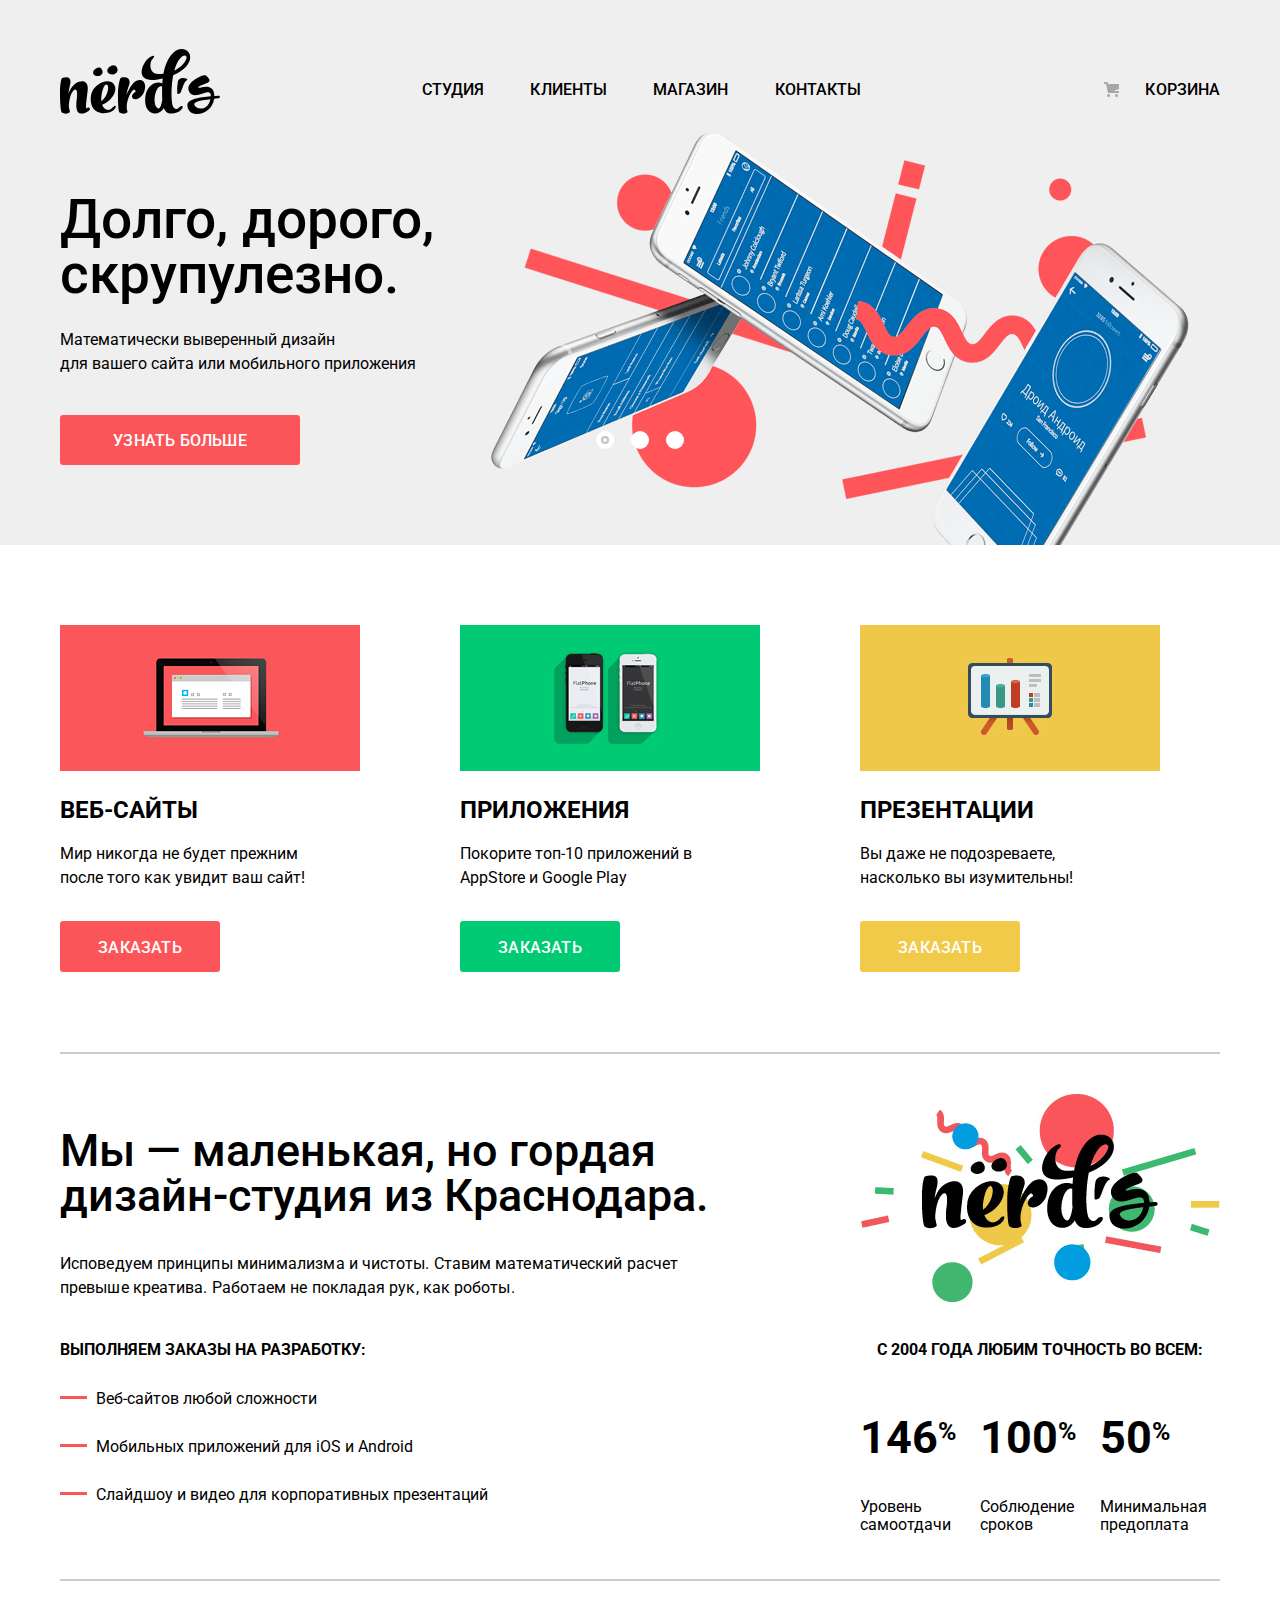
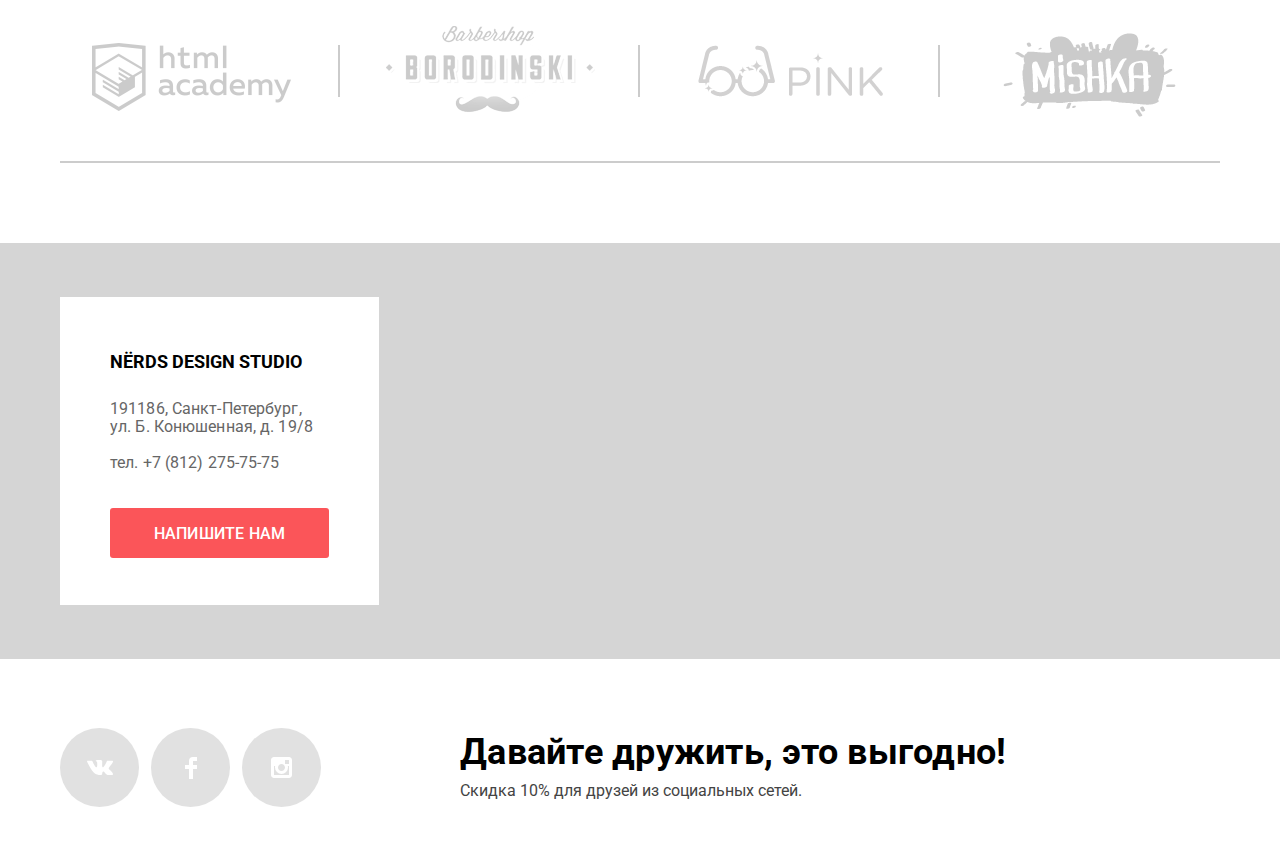
==== commit f6a5ed0c: "Кажется, оно..." ====
--- a/index.html
+++ b/index.html
@@ -3,9 +3,9 @@
 	<head>
 		<meta charset="UTF-8">
 		<title>Nёrds. Дизайн-студия из Краснодара</title>
-		<link href="https://fonts.googleapis.com/css?family=Roboto:400,500,700&amp;subset=cyrillic" rel="stylesheet">
-		<link rel="stylesheet" href="css/normalize.css">
-		<link rel="stylesheet" href="css/style.css">
+		<link rel="stylesheet" href="https://fonts.googleapis.com/css?family=Roboto:400,500,700&amp;subset=cyrillic">
+		<link rel="stylesheet" href="css/normalize-min.css">
+		<link rel="stylesheet" href="css/style-min.css">
 	</head>
 
 	<body>
@@ -42,17 +42,17 @@
 					<li class="slide slide-1">			
 						<h3 class="slide-title">Долго, дорого,  скрупулезно.</h3>
 						<p class="slide-text">Математически выверенный дизайн <br>  для вашего сайта или мобильного приложения</p>
-						<a class="slide-button btn btn-red" href="#">Узнать больше</a>			
+						<a class="slide-button btn btn-red" href="#" title="Получить подробную информацию">Узнать больше</a>			
 					</li>
 					<li class="slide slide-2">			
 						<h3 class="slide-title">Любим математику как никто другой</h3>
 						<p class="slide-text">Никакого креатива, только математические формулы  для расчета идеальных пропорций</p>
-						<a class="slide-button btn btn-red" href="#">Узнать больше</a>			
+						<a class="slide-button btn btn-red" href="#" title="Получить подробную информацию">Узнать больше</a>			
 					</li>
 					<li class="slide slide-3">			
 						<h3 class="slide-title">Только ночь, только хардкор</h3>
 						<p class="slide-text">Работать днем, как все? Мы против этого. <br> Ближе к полуночи работа только начинается</p>
-						<a class="slide-button btn btn-red" href="#">Узнать больше</a>			
+						<a class="slide-button btn btn-red" href="#" title="Получить подробную информацию">Узнать больше</a>			
 					</li>
 				</ul>				
 			</section>
@@ -80,52 +80,53 @@
 			</ul>
 		</section>	
 
+		<!-- В интернете есть мнение, что hr - это ну о-о-чень семантично... Поэтому hr. -->
 		<hr class="delimiter">
 
 		<section class="promo layout">
 			<h2 class="visually-hidden">Рекламная информация о компании</h2>
-
-			<div class="common-wrapper">
-				<h3 class="promo-title">Мы — маленькая, но гордая дизайн-студия из Краснодара.</h3>
-				<p class="promo-text">Исповедуем принципы минимализма и чистоты. Ставим математический расчет превыше креатива. Работаем не покладая рук, как роботы.</p>
+			<div class="common-wrapper-horizontal">
+				<div class="common-wrapper">
+					<h3 class="promo-title">Мы — маленькая, но гордая дизайн-студия из Краснодара.</h3>
+					<p class="promo-text">Исповедуем принципы минимализма и чистоты. Ставим математический расчет превыше креатива. Работаем не покладая рук, как роботы.</p>
+				</div>
+				<!-- Похоже на вариант логотипа. Поэтому так... -->
+				<a class="promo-logo" href="studio.html" title="Перейти на страницу СТУДИЯ">
+					<img class="promo-image" src="img/nerds-promo.png" width="360" height="208" alt="Nёrds" title="Подробнее о студии Nёrds">			
+				</a>
 			</div>
-			<!-- Похоже на вариант логотипа. Поэтому так... -->
-			<a class="promo-logo" href="studio.html" title="Перейти на страницу СТУДИЯ">
-				<img class="promo-image" src="img/nerds-illustration.jpg" width="360" height="208" alt="Nёrds" title="Подробнее о студии Nёrds">			
-			</a>
+
+			<section class="advantage">
+				<h3 class="visually-hidden">Наши преимущества</h3>
+
+				<div class="advantage-orders common-wrapper">
+					<b class="advantage-orders-title">Выполняем заказы на разработку:</b>
+					<ul class="advantage-order-types">
+						<li class="advantage-order-type">Веб-сайтов любой сложности</li>
+						<li class="advantage-order-type">Мобильных приложений для iOS и Android</li>
+						<li class="advantage-order-type">Слайдшоу и видео для корпоративных презентаций</li>
+					</ul>
+				</div>
+
+				<table class="advantage-details">
+					<caption class="advantage-details-title">С 2004 года любим точность во всем:</caption>
+					<tr>
+						<td>146<sup>%</sup></td>
+						<td>100<sup>%</sup></td>
+						<td>50<sup>%</sup></td>
+					</tr>	
+					<tr>
+						<th>Уровень самоотдачи</th>
+						<th>Соблюдение сроков</th>
+						<th>Минимальная предоплата</th>
+					</tr>
+				</table>
+			</section>				
 		</section>	
 
-
-		<section class="advantage layout">
-			<h2 class="visually-hidden">Наши преимущества</h2>
-
-			<div class="advantage-orders common-wrapper">
-				<p class="advantage-orders-title">Выполняем заказы на разработку:</p>
-				<ul class="advantage-order-types">
-					<li class="advantage-order-type">Веб-сайтов любой сложности</li>
-					<li class="advantage-order-type">Мобильных приложений для iOS и Android</li>
-					<li class="advantage-order-type">Слайдшоу и видео для корпоративных презентаций</li>
-				</ul>
-			</div>
-
-			<table class="advantage-details">
-				<caption class="advantage-details-title">С 2004 года любим точность во всем:</caption>
-				<tr>
-					<td>146<sup>%</sup></td>
-					<td>100<sup>%</sup></td>
-					<td>50<sup>%</sup></td>
-				</tr>	
-				<tr>
-					<th>Уровень самоотдачи</th>
-					<th>Соблюдение сроков</th>
-					<th>Минимальная предоплата</th>
-				</tr>
-			</table>
-
-		</section>	
-
 		<hr class="delimiter">
 
+		<!-- Два логотипа в образце выровнены не по центру: 1 и 4.  Экспортированы с пустым пространством под нужный размер.	 -->
 		<section class="brands layout">
 			<h2 class="visually-hidden">Лучшие проекты студии Nёrds</h2>
 			<ul class="brand-items">
@@ -141,7 +142,7 @@
 				</li>
 				<li class="brand-item">
 					<a class="brand-link" href="#" title="PINK">
-						<img class="brand-img" src="img/brand/logo-3.png" width="260" height="180" alt="PINK">
+						<img class="brand-img" src="img/brand/logo-3.png" width="185" height="52" alt="PINK">
 					</a>
 				</li>
 				<li class="brand-item">
@@ -162,46 +163,48 @@
 					<h3 class="map-title">NЁRDS DESIGN STUDIO</h3>
 					<p class="map-address">191186, Санкт-Петербург, <br>ул. Б. Конюшенная, д. 19/8</p>
 					<a class="map-phone" href="tel:+78122757575">тел. +7 (812) 275-75-75</a>
-					<a class="map-button btn btn-red" href="feedback.html">Напишите нам</a>
+					<a class="map-button btn btn-red" href="feedback.html" title="Форма обратной связи">Напишите нам</a>
 				</div>		
 			</div>
-			<img class="map-image map-link map-hide" src="img/map.jpg" width="1440" height="416"  id="id-map-img" alt="Наш адрес на карте: 191186, Санкт-Петербург, ул. Б. Конюшенная, д. 19/8">
-			<iframe  class="map-iframe map-link map-show" src="https://www.google.com/maps/embed?pb=!1m18!1m12!1m3!1d1998.6037999040354!2d30.322010416394033!3d59.938716271971415!2m3!1f0!2f0!3f0!3m2!1i1024!2i768!4f13.1!3m3!1m2!1s0x4696310fca5ba729%3A0xea9c53d4493c879f!2sBolshaya+Konyushennaya+ul.%2C+19%2C+Sankt-Peterburg%2C+Russia%2C+191186!5e0!3m2!1sen!2s!4v1441888483426" id="id-map-iframe" allowfullscreen></iframe>
-		</section>
-
-		<footer class="footer layout">
-			<h2 class="visually-hidden">Студия Nёrds в соцсетях</h2>
-			<ul class="footer-social">
-				<li><a class="social-link social-link-vk" href="#" title="В контакте"><span class="visually-hidden">В контакте</span></a></li>					
-				<li><a class="social-link social-link-fb" href="#" title="Facebook"><span class="visually-hidden">Facebook</span></a></li>
-				<li><a class="social-link social-link-in" href="#" title="Instagram"><span class="visually-hidden">Instagram</span></a></li>							
-			</ul>				
-			<div class="common-wrapper">
-				<b class="footer-slogan">Давайте дружить, это выгодно!</b>
-				<p class="footer-text">Скидка 10% для друзей из социальных сетей.</p>
-			</div>	
-		</footer>
-
-		<form class="form-feedback flex-hide" id="id-form-feedback" method="post" action="https://echo.htmlacademy.ru"> 
-			<h2 class="form-feedback-title">Напишите нам</h2>
-			<button class="feedback-close" type="button" name="close-button" id="id-feedback-close" title="Закрыть форму обратной связи">
-				<span class="visually-hidden">Закрыть</span>
-			</button>
-			<div class="form-field">
-				<label class="form-label" for="id-feedback-name">Ваше имя:</label>
-				<input class="form-input" type="text" id="id-feedback-name" name="feedback-name" placeholder="Имя Фамилия" title="Введите Ваши имя и фамилию">
-			</div>
-			<div class="form-field">
-				<label class="form-label" for="id-feedback-email">Ваш e-mail:</label>
-				<input class="form-input" type="email" id="id-feedback-email" name="feedback-email" placeholder="email@example.com" title="Введите адрес электронной почты">		
-			</div>
-			<div class="form-field">
-				<label class="form-label" for="id-feedback-text">Текст письма:</label>
-				<textarea class="form-textarea" id="id-feedback-text" name="feedback-text" placeholder="В свободной форме" title="Введите текст Вашего сообщения"></textarea>
-			</div>
-			<button class="form-feedback-button btn btn-red" type="submit" title="Отправить сообщение">Отправить</button>
-		</form>
-
-		<script src="js/script.js"></script>
+	<!-- 	По ТЗ карта должна растягиваться, но в базовых есть еще Perfect Pixel. Поэтому растягивается интерактивная, а для РР оставлен вариант статичной на 1440px
+		Переключаются по двойному клику. И, наверное, лучше начинать с картинки, ибо интерактивная может и не понадобиться вовсе, но...-->
+		<img class="map-image map-link map-hide" src="img/map.jpg" width="1440" height="416"  id="id-map-img" alt="Наш адрес на карте: 191186, Санкт-Петербург, ул. Б. Конюшенная, д. 19/8">
+		<iframe  class="map-iframe map-link map-show" src="https://www.google.com/maps/embed?pb=!1m18!1m12!1m3!1d1998.6037999040354!2d30.322010416394033!3d59.938716271971415!2m3!1f0!2f0!3f0!3m2!1i1024!2i768!4f13.1!3m3!1m2!1s0x4696310fca5ba729%3A0xea9c53d4493c879f!2sBolshaya+Konyushennaya+ul.%2C+19%2C+Sankt-Peterburg%2C+Russia%2C+191186!5e0!3m2!1sen!2s!4v1441888483426" id="id-map-iframe" allowfullscreen></iframe>
+	</section>
+
+	<footer class="footer layout">
+		<h2 class="visually-hidden">Студия Nёrds в соцсетях</h2>
+		<ul class="footer-social">
+			<li><a class="social-link social-link-vk" href="#" title="В контакте"><span class="visually-hidden">В контакте</span></a></li>					
+			<li><a class="social-link social-link-fb" href="#" title="Facebook"><span class="visually-hidden">Facebook</span></a></li>
+			<li><a class="social-link social-link-in" href="#" title="Instagram"><span class="visually-hidden">Instagram</span></a></li>							
+		</ul>				
+		<div class="common-wrapper">
+			<b class="footer-slogan">Давайте дружить, это выгодно!</b>
+			<p class="footer-text">Скидка 10% для друзей из социальных сетей.</p>
+		</div>	
+	</footer>
+
+	<form class="form-feedback flex-hide" id="id-form-feedback" method="post" action="https://echo.htmlacademy.ru"> 
+		<h2 class="form-feedback-title">Напишите нам</h2>
+		<button class="feedback-close" type="button" name="close-button" id="id-feedback-close" title="Закрыть форму обратной связи">
+			<span class="visually-hidden">Закрыть</span>
+		</button>
+		<div class="form-field">
+			<label class="form-label" for="id-feedback-name">Ваше имя:</label>
+			<input class="form-input" type="text" id="id-feedback-name" name="feedback-name" placeholder="Имя Фамилия" title="Введите Ваши имя и фамилию">
+		</div>
+		<div class="form-field">
+			<label class="form-label" for="id-feedback-email">Ваш e-mail:</label>
+			<input class="form-input" type="email" id="id-feedback-email" name="feedback-email" placeholder="email@example.com" title="Введите адрес электронной почты">		
+		</div>
+		<div class="form-field">
+			<label class="form-label" for="id-feedback-text">Текст письма:</label>
+			<textarea class="form-textarea" id="id-feedback-text" name="feedback-text" placeholder="В свободной форме" title="Введите текст Вашего сообщения"></textarea>
+		</div>
+		<button class="form-feedback-button btn btn-red" type="submit" title="Отправить сообщение">Отправить</button>
+	</form>
+
+	<script src="js/script-min.js"></script>
 	</body>
 </html>--- a/css/style-min.css
+++ b/css/style-min.css
@@ -0,0 +1 @@
+.visually-hidden:not(:focus):not(:active),input[type=checkbox].visually-hidden,input[type=radio].visually-hidden{position:absolute;width:1px;height:1px;margin:-1px;padding:0;overflow:hidden;white-space:nowrap;border:0;clip:rect(0 0 0 0);-webkit-clip-path:inset(100%);clip-path:inset(100%)}img{max-width:100%;height:auto}html{-webkit-box-sizing:border-box;box-sizing:border-box;margin:0;padding:0}body{min-width:1200px;font-weight:400;font-size:16px;line-height:24px;font-family:Roboto,Tahoma,sans-serif;color:#000;background-color:#fff}*,::after,::before{-webkit-box-sizing:inherit;box-sizing:inherit}.layout{width:1200px;margin:0 auto;padding:0 20px}.common-wrapper{display:-webkit-box;display:-ms-flexbox;display:flex;-webkit-box-direction:normal;-webkit-box-orient:vertical;-ms-flex-direction:column;flex-direction:column}.common-wrapper-horizontal{display:-webkit-box;display:-ms-flexbox;display:flex;-webkit-box-direction:normal;-webkit-box-orient:horizontal;-ms-flex-direction:row;flex-direction:row}.btn{position:relative;display:inline-block;padding:17px 16px 15px;font-weight:500;font-size:16px;line-height:18px;font-family:inherit;vertical-align:middle;text-align:center;text-transform:uppercase;text-decoration:none;letter-spacing:.012em;word-wrap:break-word;border:none;border-radius:3px;cursor:pointer}.btn:active{color:rgba(255,255,255,.3);-webkit-box-shadow:0 3px rgba(0,0,0,.1) inset;box-shadow:0 3px rgba(0,0,0,.1) inset}.btn:focus{-webkit-box-shadow:0 0 3px 1px #8da5e6;box-shadow:0 0 3px 1px #8da5e6}.btn-red{color:#fff;background-color:#fb5559}.btn-red:focus,.btn-red:hover{background-color:#e74246}.btn-red:active{background-color:#d7373b}.btn-green{color:#fff;background-color:#00cb74}.btn-green:focus,.btn-green:hover{background-color:#00be6c}.btn-green:active{background-color:#00aa62}.btn-yellow{color:#fff;background-color:#f0ca48}.btn-yellow:focus,.btn-yellow:hover{background-color:#ebb731}.btn-yellow:active{background-color:#e5a722}.btn-grey{color:#000;background-color:#efefef}.btn-grey:focus,.btn-grey:hover{background-color:#e0e0e0}.btn-grey:active{color:rgba(0,0,0,.3);background-color:#d6d6d6}.catalog{display:-webkit-box;display:-ms-flexbox;display:flex}.products{display:-webkit-box;display:-ms-flexbox;display:flex;-webkit-box-direction:normal;-webkit-box-orient:horizontal;-ms-flex-direction:row;flex-direction:row;-ms-flex-wrap:wrap;flex-wrap:wrap;width:760px;margin:0;padding:0;list-style:none}.product{position:relative;z-index:2;display:-webkit-box;display:-ms-flexbox;display:flex;-webkit-box-direction:normal;-webkit-box-orient:vertical;-ms-flex-direction:column;flex-direction:column;-webkit-box-pack:end;-ms-flex-pack:end;justify-content:flex-end;width:360px;min-height:576px;margin:40px 40px 33px 0;padding:0}.product::before{content:"";position:absolute;top:-40px;left:0;z-index:1;z-index:2;width:360px;height:40px;background-color:#fff;background-image:url(../img/catalog/browser.svg),linear-gradient(to right,#fff 0,#fff 50px,#4d4d4d 100%);background-repeat:no-repeat;background-position:center center;background-size:cover;border-top-left-radius:5px;border-top-right-radius:5px;opacity:.12}.product:nth-child(2n){margin-right:0}.product-image{position:absolute;top:0;left:0;height:100%;color:#fff;background-color:rgba(20,30,42,.9)}.product-info{z-index:2;display:-webkit-box;display:-ms-flexbox;display:flex;-webkit-box-direction:normal;-webkit-box-orient:vertical;-ms-flex-direction:column;flex-direction:column;-webkit-box-pack:start;-ms-flex-pack:start;justify-content:flex-start;-webkit-box-align:center;-ms-flex-align:center;align-items:center;width:360px;min-height:231px;padding:26px 50px 43px 50px;text-align:center;color:#000;background-color:#efefef;visibility:hidden}.product-name{display:block;max-width:240px;margin:0 0 12px;font-weight:700;font-size:18px;line-height:30px;vertical-align:baseline;color:#000;text-transform:uppercase;text-decoration:none}.product-description{max-width:240px;max-height:300px;margin:0 0 26px;padding:4px;overflow-y:auto;font-size:16px;line-height:18px;color:#666}.product-button{min-width:200px}.product:focus,.product:hover{-webkit-box-shadow:0 6px 15px 0 rgba(0,1,1,.25);box-shadow:0 6px 15px 0 rgba(0,1,1,.25)}.product:hover::before{opacity:1}.product:hover .product-info{visibility:visible}.product-name:focus,.product-name:hover{color:#e74246}.product-button:active{color:#fff}.header{margin:0;padding:19px 0 0;background-color:#efefef}.inner-header{margin:0;padding:19px 0 30px;background-color:#efefef}.header-title{margin:77px 0 78px;padding:0;font-weight:500;font-size:55px;line-height:55px;text-align:center}.navigation{display:-webkit-box;display:-ms-flexbox;display:flex;-webkit-box-pack:start;-ms-flex-pack:start;justify-content:flex-start;-webkit-box-align:start;-ms-flex-align:start;align-items:flex-start;margin-top:30px}.navigation-logo-img{display:block}.navigation-logo:focus,.navigation-logo:hover{opacity:.8}.navigation-logo:active{opacity:.3}.menu{display:-webkit-box;display:-ms-flexbox;display:flex;-ms-flex-wrap:wrap;flex-wrap:wrap;-webkit-box-align:start;-ms-flex-align:start;align-items:flex-start;margin:0;margin-top:16px;padding:0;list-style:none}.common-menu{-webkit-box-pack:start;-ms-flex-pack:start;justify-content:flex-start;min-width:440px;max-width:444px;margin-right:40px;margin-left:202px}.menu-item{padding:10px 0}.common-menu-item{margin-left:46px}.common-menu-item:first-child{margin-left:0}.menu-link{position:relative;font-weight:500;font-size:16px;line-height:30px;vertical-align:top;text-align:right;color:#000;text-transform:uppercase;text-decoration:none;letter-spacing:.0047em}.user-menu{-webkit-box-pack:end;-ms-flex-pack:end;justify-content:flex-end;max-width:260px;margin-left:auto}.user-menu-item{margin-left:20px}.basket-link{padding-left:43px;background-image:url(../img/icon-basket.svg);background-repeat:no-repeat;background-position:2px center;background-size:15px 15px}.menu-link:focus,.menu-link:hover{color:#fb565a}.menu-link:active{color:#000;opacity:.3}.menu-link.current::before{content:"";position:absolute;top:28px;left:0;width:100%;height:2px;background-color:#fb5559}.catalog-basis{width:760px}.form-filter{display:-webkit-box;display:-ms-flexbox;display:flex;-webkit-box-direction:normal;-webkit-box-orient:vertical;-ms-flex-direction:column;flex-direction:column;-webkit-box-align:start;-ms-flex-align:start;align-items:flex-start;width:360px;margin:40px 40px 0 0;padding:15px 0}.fieldset-legend{margin:0;margin-bottom:12px;font-weight:700;font-size:18px;line-height:30px;text-align:left;text-transform:uppercase}.fieldset-features,.fieldset-grid,.fieldset-price{display:-webkit-box;display:-ms-flexbox;display:flex;-webkit-box-direction:normal;-webkit-box-orient:vertical;-ms-flex-direction:column;flex-direction:column;-webkit-box-align:stretch;-ms-flex-align:stretch;align-items:stretch;min-width:260px;margin:0;padding:0;color:#283136;background-color:#fff;border:none}.fieldset-features{margin-top:28px}.fieldset-grid{margin-top:55px}.fieldset-price-legend{margin-bottom:29px;letter-spacing:.04em}.filter-options{margin:0;padding:0;list-style:none}.filter-button{min-width:260px;margin-top:33px}.range-labels{display:-webkit-box;display:-ms-flexbox;display:flex;-webkit-box-pack:justify;-ms-flex-pack:justify;justify-content:space-between;-webkit-box-align:center;-ms-flex-align:center;align-items:center;margin-top:13px}.range-label{text-transform:uppercase}.range-input{width:80px;min-height:38px;margin-left:8px;font-size:16px;line-height:22px;text-align:center;background-color:#efefef;border:none;border-radius:3px}.range-controls{position:relative;min-width:260px;min-height:80px;margin-top:20px;padding:38px 20px;background-color:#efefef;border-radius:3px}.range-scale{height:2px;background:#dedede}.range-bar{width:142px;height:2px;margin-left:10px;background-color:#00cb74}.range-toggle{position:absolute;top:28px;left:0;-webkit-box-sizing:content-box;box-sizing:content-box;width:4px;height:4px;padding:0;background-color:#ababab;border:8px solid #fff;border-radius:50%;-webkit-box-shadow:0 2px 1px 0 #cfcfcf;box-shadow:0 2px 1px 0 #cfcfcf;cursor:pointer}.range-toggle:hover{border:9px solid #fff}.range-toggle-min{left:18px}.range-toggle-max{left:160px}.sorting{display:-webkit-box;display:-ms-flexbox;display:flex;-webkit-box-pack:start;-ms-flex-pack:start;justify-content:flex-start;-webkit-box-align:start;-ms-flex-align:start;align-items:flex-start;margin:40px 0 5px 0;padding:17px 0}.sorting-title{width:360px;margin:0 40px 36px 0;padding:0;font-weight:700;font-size:18px;line-height:18px;text-align:left;text-transform:uppercase}.sorting-directions,.sorting-fields{display:-webkit-box;display:-ms-flexbox;display:flex;-ms-flex-wrap:wrap;flex-wrap:wrap;-webkit-box-align:start;-ms-flex-align:start;align-items:flex-start;margin:0;padding:0;list-style:none}.sorting-fields{width:300px;margin-right:20px}.sorting-directions{-webkit-box-pack:justify;-ms-flex-pack:justify;justify-content:space-between;width:40px}.sorting-field{margin-right:25px}.sorting-link{position:relative;display:inline-block;min-width:18px;min-height:18px;font-weight:400;font-size:14px;line-height:18px;vertical-align:baseline;color:#000;text-transform:uppercase;text-decoration:none;opacity:.3}.sorting-link-asc::before,.sorting-link-desc::before{content:"";position:absolute;top:6px;z-index:1;width:0;height:0;border-right:6px solid transparent;border-left:6px solid transparent}.sorting-link-asc::before{right:0;border-bottom:11px solid #000}.sorting-link-desc::before{left:0;border-top:11px solid #000}.sorting-link.current,.sorting-link:active{opacity:1}.sorting-link:focus,.sorting-link:hover{opacity:.6}.filter-option{min-height:25px;margin:0 0 15px 0}.filter-option label{position:relative;z-index:1;display:block;padding:4px 0 0 36px;font-weight:400;font-size:16px;line-height:20px;cursor:pointer;opacity:.4}.filter-checkbox+label::before,.filter-radio+label::before{content:"";position:absolute;top:0;left:1px;background-color:inherit;background-repeat:no-repeat;background-position:center center;background-size:contain}.filter-checkbox+label::before{top:2px}.filter-checkbox:checked+label::before{width:27px;height:23px;background-image:url(../img/checkbox-on.svg)}.filter-checkbox:not(:checked)+label::before{width:23px;height:23px;background-image:url(../img/checkbox-off.svg)}.filter-radio+label::before{width:25px;height:25px}.filter-radio:not(:checked)+label::before{background-image:url(../img/radio-off.svg)}.filter-radio:checked+label::before{background-image:url(../img/radio-on.svg)}.filter-checkbox:disabled+label,.filter-radio:checked:disabled+label{opacity:.1}.filter-checkbox:not(:disabled):focus+label,.filter-checkbox:not(:disabled):hover+label,.filter-radio:not(:disabled):focus+label,.filter-radio:not(:disabled):hover+label{opacity:1}.pagination{display:-webkit-box;display:-ms-flexbox;display:flex;-ms-flex-wrap:wrap;flex-wrap:wrap;max-width:1560px;margin:0;margin-top:27px;padding:0;list-style:none}.pagination li{margin-right:11px;margin-bottom:9px}.pagination-link{min-width:50px;min-height:50px}.pagination-link.next{min-width:260px}.pagination-link.current{padding:13px 14px 13px;color:#000;background-color:#fff;border:3px solid rgba(0,0,0,.1);-webkit-box-shadow:none;box-shadow:none;cursor:default}.categories{margin-top:80px;margin-bottom:66px}.categories-list{display:-webkit-box;display:-ms-flexbox;display:flex;-ms-flex-wrap:wrap;flex-wrap:wrap;margin:0;padding:0;list-style:none}.category{position:relative;width:360px;margin-right:40px;padding-top:146px;padding-right:60px}.category::before{content:"";position:absolute;top:0;left:0;width:300px;height:146px;background-repeat:no-repeat;background-position:center center;background-size:cover}.category:nth-child(3n){margin-right:0}.category:nth-child(3n-2)::before{background-color:#fb5559;background-image:url(../img/category/illustration-1.jpg)}.category:nth-child(3n-1)::before{background-color:#00cb74;background-image:url(../img/category/illustration-2.jpg)}.category:nth-child(3n)::before{background-color:#f0ca48;background-image:url(../img/category/illustration-3.jpg)}.category:nth-child(n+4){margin-top:20px}.category-title{margin:24px 0 0;padding:0;font-weight:700;font-size:24px;line-height:30px;text-transform:uppercase}.category-text{margin:17px 0;padding-right:25px;font-size:16px;line-height:24px}.category-button{min-width:160px;margin:14px 0;padding:18px 18px 15px}.promo .common-wrapper-horizontal{display:-webkit-box;display:-ms-flexbox;display:flex;margin-top:20px;margin-bottom:0;padding-top:20px;padding-bottom:10px}.promo .common-wrapper{width:760px;min-height:208px;margin-right:40px}.promo-title{margin:34px 0;padding:0;font-weight:500;font-size:45px;line-height:45px}.promo-text{max-width:620px;margin:0;padding:0;font-size:16px;line-height:24px;letter-spacing:.0053em}.promo-image{display:block;max-height:208px}.advantage{display:-webkit-box;display:-ms-flexbox;display:flex;width:100%;margin-top:0;margin-bottom:7px;padding-top:26px;padding-bottom:26px}.advantage-orders{width:760px;min-height:208px;margin-right:40px}.advantage-details-title,.advantage-orders-title{margin:0;padding:0;font-weight:700;font-size:16px;line-height:24px;text-transform:uppercase}.advantage-details-title{margin-bottom:27px;text-align:center}.advantage-details{max-width:360px;border-collapse:collapse}.advantage-details td{width:120px;max-width:120px;padding:14px 2px 14px 0;font-weight:700;font-size:45px;line-height:45px;text-align:left}.advantage-details th{width:120px;padding:5px 5px 5px 0;font-weight:400;font-size:16px;line-height:18px;text-align:left;word-wrap:break-word}.advantage-details sup{font-size:56%}.advantage-orders-title{text-align:left}.advantage-order-types{margin:13px 0 0;padding:0;list-style:none}.advantage-order-type{position:relative;padding:12px 0 12px 36px}.advantage-order-type::before{content:"";position:absolute;top:21px;left:0;z-index:1;width:27px;height:3px;background-color:#fb5559}.delimiter{width:1160px;height:2px;margin:0 auto;color:rgba(0,0,0,.2);background-color:rgba(0,0,0,.2);border:0 none}.brand-items{display:-webkit-box;display:-ms-flexbox;display:flex;-ms-flex-wrap:wrap;flex-wrap:wrap;-webkit-box-pack:start;-ms-flex-pack:start;justify-content:flex-start;margin:0;padding:0;list-style:none}.brand-item{position:relative;margin-right:40px}.brand-item:nth-child(4n){margin-right:0}.brand-item:nth-child(n+5){margin-top:4px}.brand-item:nth-child(4n+1).brand-item:nth-child(n+5)::before{content:"";position:absolute;top:-2px;left:0;width:1160px;height:2px;background-color:rgba(0,0,0,.2)}.brand-link{position:relative;display:inline-block;width:260px;height:180px;font-size:0;line-height:180px;vertical-align:middle;text-align:center;opacity:.2}.brand-link::after{content:"";position:absolute;top:0;right:-20px;bottom:0;z-index:1;width:2px;height:52px;margin:auto 0;background-color:#000}.brand-item:nth-child(4n)>.brand-link::after{display:none}.brand-link:focus,.brand-link:hover{opacity:1}.brand-link:focus{outline:0;-webkit-box-shadow:0 0 1px 2px #8da5e6;box-shadow:0 0 1px 2px #8da5e6}.brand-link:focus::after,.brand-link:hover::after{opacity:.2}.brand-link:active{opacity:.1}.brand-img{vertical-align:middle}.map{position:relative;display:-webkit-box;display:-ms-flexbox;display:flex;-webkit-box-direction:normal;-webkit-box-orient:vertical;-ms-flex-direction:column;flex-direction:column;-webkit-box-pack:center;-ms-flex-pack:center;justify-content:center;min-height:416px;margin:80px 0 0;padding:0;overflow:hidden;text-align:center}.map-inner-page{margin-top:51px}.map-iframe,.map-image{position:absolute;top:0;right:0;bottom:0;left:0;z-index:1;height:100%;background-color:#d5d5d5;border:none}.map-image{max-width:1440px;margin:0 auto}.map-iframe{width:100%}.map-hide{display:none}.map-show{display:block}.map-link{cursor:pointer}.map-info-wrapper{position:relative;z-index:2;display:-webkit-box;display:-ms-flexbox;display:flex;width:1200px;margin:54px auto;padding:0 20px}.map-info{z-index:3;display:-webkit-box;display:-ms-flexbox;display:flex;-webkit-box-direction:normal;-webkit-box-orient:vertical;-ms-flex-direction:column;flex-direction:column;-webkit-box-align:start;-ms-flex-align:start;align-items:flex-start;width:319px;min-height:308px;padding:50px 50px 47px;color:#000;background-color:#fff}.map-title{margin:0;margin-bottom:5px;padding:0;font-size:18px;line-height:30px;text-transform:uppercase}.map-address{margin:18px 0;padding:0;font-size:16px;line-height:18px;text-align:left;color:#666;letter-spacing:.007em}.map-phone{font-size:16px;line-height:18px;color:#666;text-decoration:none;letter-spacing:.007em}.map-button{min-width:219px;margin:36px auto 0}.footer{display:-webkit-box;display:-ms-flexbox;display:flex;margin-top:29px;padding-top:40px;padding-bottom:40px}.footer-social{display:-webkit-box;display:-ms-flexbox;display:flex;-ms-flex-wrap:wrap;flex-wrap:wrap;align-content:flex-start;width:360px;margin:0;margin-right:40px;padding:0;list-style:none;-ms-flex-line-pack:start}.social-link{position:relative;display:inline-block;width:79px;height:79px;margin:0 12px 12px 0;vertical-align:middle;text-decoration:none;background-color:#e1e1e1;background-repeat:no-repeat;background-position:center center;background-size:auto;border-radius:50%;cursor:pointer}.social-item:last-child .social-link{margin-right:0}.social-link-vk{background-image:url(../img/social/icon-vk.svg)}.social-link-fb{background-image:url(../img/social/icon-fb.svg)}.social-link-in{background-image:url(../img/social/icon-instagram.svg)}.social-link:active,.social-link:focus,.social-link:hover{background-color:#e74246}.social-link:active::before{content:"";position:absolute;top:0;left:0;z-index:1;width:80px;height:80px;background-color:rgba(231,66,70,.7);border-radius:50%}.footer-slogan{margin-top:6px;font-weight:700;font-size:36px;line-height:36px;text-align:left;letter-spacing:.007em}.footer-text{margin:10px 0 0;font-size:16px;line-height:22px;color:#444}.form-feedback{position:fixed;top:50%;left:50%;z-index:10;display:-webkit-box;display:-ms-flexbox;display:flex;-ms-flex-wrap:wrap;flex-wrap:wrap;-webkit-box-align:start;-ms-flex-align:start;align-items:flex-start;width:960px;min-height:590px;margin-top:-295px;margin-left:-495px;padding:70px 100px;background-color:#fff;-webkit-box-shadow:0 20px 40px 0 rgba(0,1,1,.75);box-shadow:0 20px 40px 0 rgba(0,1,1,.75)}.flex-hide{display:none}.flex-show{display:-webkit-box;display:-ms-flexbox;display:flex}.form-feedback-title{width:100%;margin:0;margin-bottom:8px;padding-right:30px;font-weight:500;font-size:45px;line-height:45px}.feedback-close{position:absolute;top:78px;right:90px;width:21px;height:21px;background-color:transparent;border:none;cursor:pointer;opacity:.3}.feedback-close::after,.feedback-close::before{content:"";position:absolute;top:8px;left:-4px;width:27px;height:4px;background-color:#e74246}.feedback-close::before{-webkit-transform:rotate(45deg);transform:rotate(45deg)}.feedback-close::after{-webkit-transform:rotate(-45deg);transform:rotate(-45deg)}.feedback-close:hover{opacity:1}.feedback-close:active{opacity:.1}.form-field{display:-webkit-box;display:-ms-flexbox;display:flex;-webkit-box-direction:normal;-webkit-box-orient:vertical;-ms-flex-direction:column;flex-direction:column;margin:0}.form-field:nth-of-type(2n){margin-left:40px}.form-label{padding:10px 0;font-weight:700;font-size:16px;line-height:18px}.form-input{width:360px;min-height:50px}.form-textarea{width:760px;min-height:118px;overflow-y:auto;resize:none}.form-input,.form-textarea{padding:12px 14px;font-size:16px;line-height:18px;font-family:inherit;color:rgba(68,68,68,.5);border-width:2px;border-style:solid;border-color:rgba(215,220,222,1)}.form-input:hover,.form-textarea:hover{color:rgba(68,68,68,.5);border-color:#b4b9bb}.form-input:focus,.form-textarea:focus{color:#000;border-color:#000;outline:0;-webkit-box-shadow:none;box-shadow:none}.form-input:invalid,.form-textarea:invalid{color:#e74246;border-color:#e74246;outline:0;-webkit-box-shadow:none;box-shadow:none}.form-input::-webkit-input-placeholder,.form-textarea::-webkit-input-placeholder{color:rgba(68,68,68,.5)}.form-input::-ms-input-placeholder,.form-textarea::-ms-input-placeholder{color:rgba(68,68,68,.5)}.form-input:-ms-input-placeholder,.form-textarea:-ms-input-placeholder{color:rgba(68,68,68,.5)}.form-input::placeholder,.form-textarea::placeholder{color:rgba(68,68,68,.5)}.form-input:focus::-webkit-input-placeholder,.form-textarea:focus::-webkit-input-placeholder{color:#000}.form-input:focus::-ms-input-placeholder,.form-textarea:focus::-ms-input-placeholder{color:#000}.form-input:focus:-ms-input-placeholder,.form-textarea:focus:-ms-input-placeholder{color:#000}.form-input:focus::placeholder,.form-textarea:focus::placeholder{color:#000}.form-input:invalid::-webkit-input-placeholder,.form-textarea:invalid::-webkit-input-placeholder{color:#e74246;-webkit-box-shadow:none;box-shadow:none}.form-input:invalid::-ms-input-placeholder,.form-textarea:invalid::-ms-input-placeholder{color:#e74246}.form-input:invalid:-ms-input-placeholder,.form-textarea:invalid:-ms-input-placeholder{color:#e74246}.form-input:invalid::placeholder,.form-textarea:invalid::placeholder{color:#e74246}.form-input:required,.form-textarea:required{border-width:2px}.form-feedback-button{min-width:260px;margin-top:47px}.slider{position:relative}.slides{margin:0;padding:0;list-style:none}.slide{display:none;-webkit-box-direction:normal;-webkit-box-orient:vertical;-ms-flex-direction:column;flex-direction:column;min-height:430px;padding:77px 0 80px;background-color:#efefef;background-repeat:no-repeat}.slide:nth-child(1){background-image:url(../img/slider/slide1.png);background-position:431px 17px}.slide:nth-child(2){background-image:url(../img/slider/slide2.png);background-position:496px top}.slide:nth-child(3){background-image:url(../img/slider/slide3.png);background-position:right 18px}.slide-title{max-width:520px;margin:0;margin-bottom:26px;font-weight:500;font-size:55px;line-height:55px}.slide-text{max-width:430px;margin:0;margin-bottom:39px;padding:0;font-size:16px;line-height:24px}.slide-button{align-self:flex-start;min-width:240px;max-width:430px;-ms-flex-item-align:start}.slider-controls{position:absolute;right:0;bottom:96px;left:0;display:-webkit-box;display:-ms-flexbox;display:flex;-ms-flex-wrap:nowrap;flex-wrap:nowrap;-webkit-box-pack:justify;-ms-flex-pack:justify;justify-content:space-between;width:88px;min-height:18px;margin:0 auto}.slider-button{position:relative;display:inline-block;width:18px;height:18px;margin:0;padding:0;vertical-align:middle;background-color:#fff;border-radius:50%;cursor:pointer}.slider-button:focus,.slider-button:hover{background-color:rgba(0,0,0,.3)}.slider-radio:nth-of-type(1):disabled~.slider-controls>.slider-button-1,.slider-radio:nth-of-type(2):disabled~.slider-controls>.slider-button-2,.slider-radio:nth-of-type(3):disabled~.slider-controls>.slider-button-3{background-color:rgba(200,200,255,.5);cursor:default}.slider-radio:nth-of-type(1):checked~.slider-controls .slider-button-1::before,.slider-radio:nth-of-type(2):checked~.slider-controls .slider-button-2::before,.slider-radio:nth-of-type(3):checked~.slider-controls .slider-button-3::before{content:"";position:absolute;top:5px;left:5px;width:8px;height:8px;border:2px solid #c2c2c2;border-radius:50%}.slider-radio:nth-of-type(1):checked~.slides .slide-1,.slider-radio:nth-of-type(2):checked~.slides .slide-2,.slider-radio:nth-of-type(3):checked~.slides .slide-3{display:-webkit-box;display:-ms-flexbox;display:flex}.slider-radio:nth-of-type(1):focus~.slider-controls>.slider-button-1,.slider-radio:nth-of-type(2):focus~.slider-controls>.slider-button-2,.slider-radio:nth-of-type(3):focus~.slider-controls>.slider-button-3{outline:thin dotted;outline:5px auto -webkit-focus-ring-color}@-webkit-keyframes spin{from{-webkit-transform:rotateY(0);transform:rotateY(0)}to{-webkit-transform:rotateY(-360deg);transform:rotateY(-360deg)}}@keyframes spin{from{-webkit-transform:rotateY(0);transform:rotateY(0)}to{-webkit-transform:rotateY(-360deg);transform:rotateY(-360deg)}}@-webkit-keyframes movement{from{top:99%;left:99%;margin-top:0;margin-left:0}100%{top:50%;left:50%;margin-top:-295px;margin-left:-495px}}@keyframes movement{from{top:99%;left:99%;margin-top:0;margin-left:0}100%{top:50%;left:50%;margin-top:-295px;margin-left:-495px}}@-webkit-keyframes coloration{from{background-color:rgba(255,255,255,.1)}70%{background-color:rgba(255,255,255,.2)}to{background-color:rgba(255,255,255,1)}}@keyframes coloration{from{background-color:rgba(255,255,255,.1)}70%{background-color:rgba(255,255,255,.2)}to{background-color:rgba(255,255,255,1)}}@-webkit-keyframes shake{0%,100%{-webkit-transform:translateX(0);transform:translateX(0)}10%,30%,50%,70%,90%{-webkit-transform:translateX(-10px);transform:translateX(-10px)}20%,40%,60%,80%{-webkit-transform:translateX(10px);transform:translateX(10px)}}@keyframes shake{0%,100%{-webkit-transform:translateX(0);transform:translateX(0)}10%,30%,50%,70%,90%{-webkit-transform:translateX(-10px);transform:translateX(-10px)}20%,40%,60%,80%{-webkit-transform:translateX(10px);transform:translateX(10px)}}.effect{position:fixed;-webkit-animation-name:movement,spin,coloration;animation-name:movement,spin,coloration;-webkit-animation-duration:1.2s,1.2s,1.2s;animation-duration:1.2s,1.2s,1.2s;-webkit-animation-fill-mode:backwards;animation-fill-mode:backwards}.error{-webkit-animation-name:shake;animation-name:shake;-webkit-animation-duration:.5s;animation-duration:.5s}